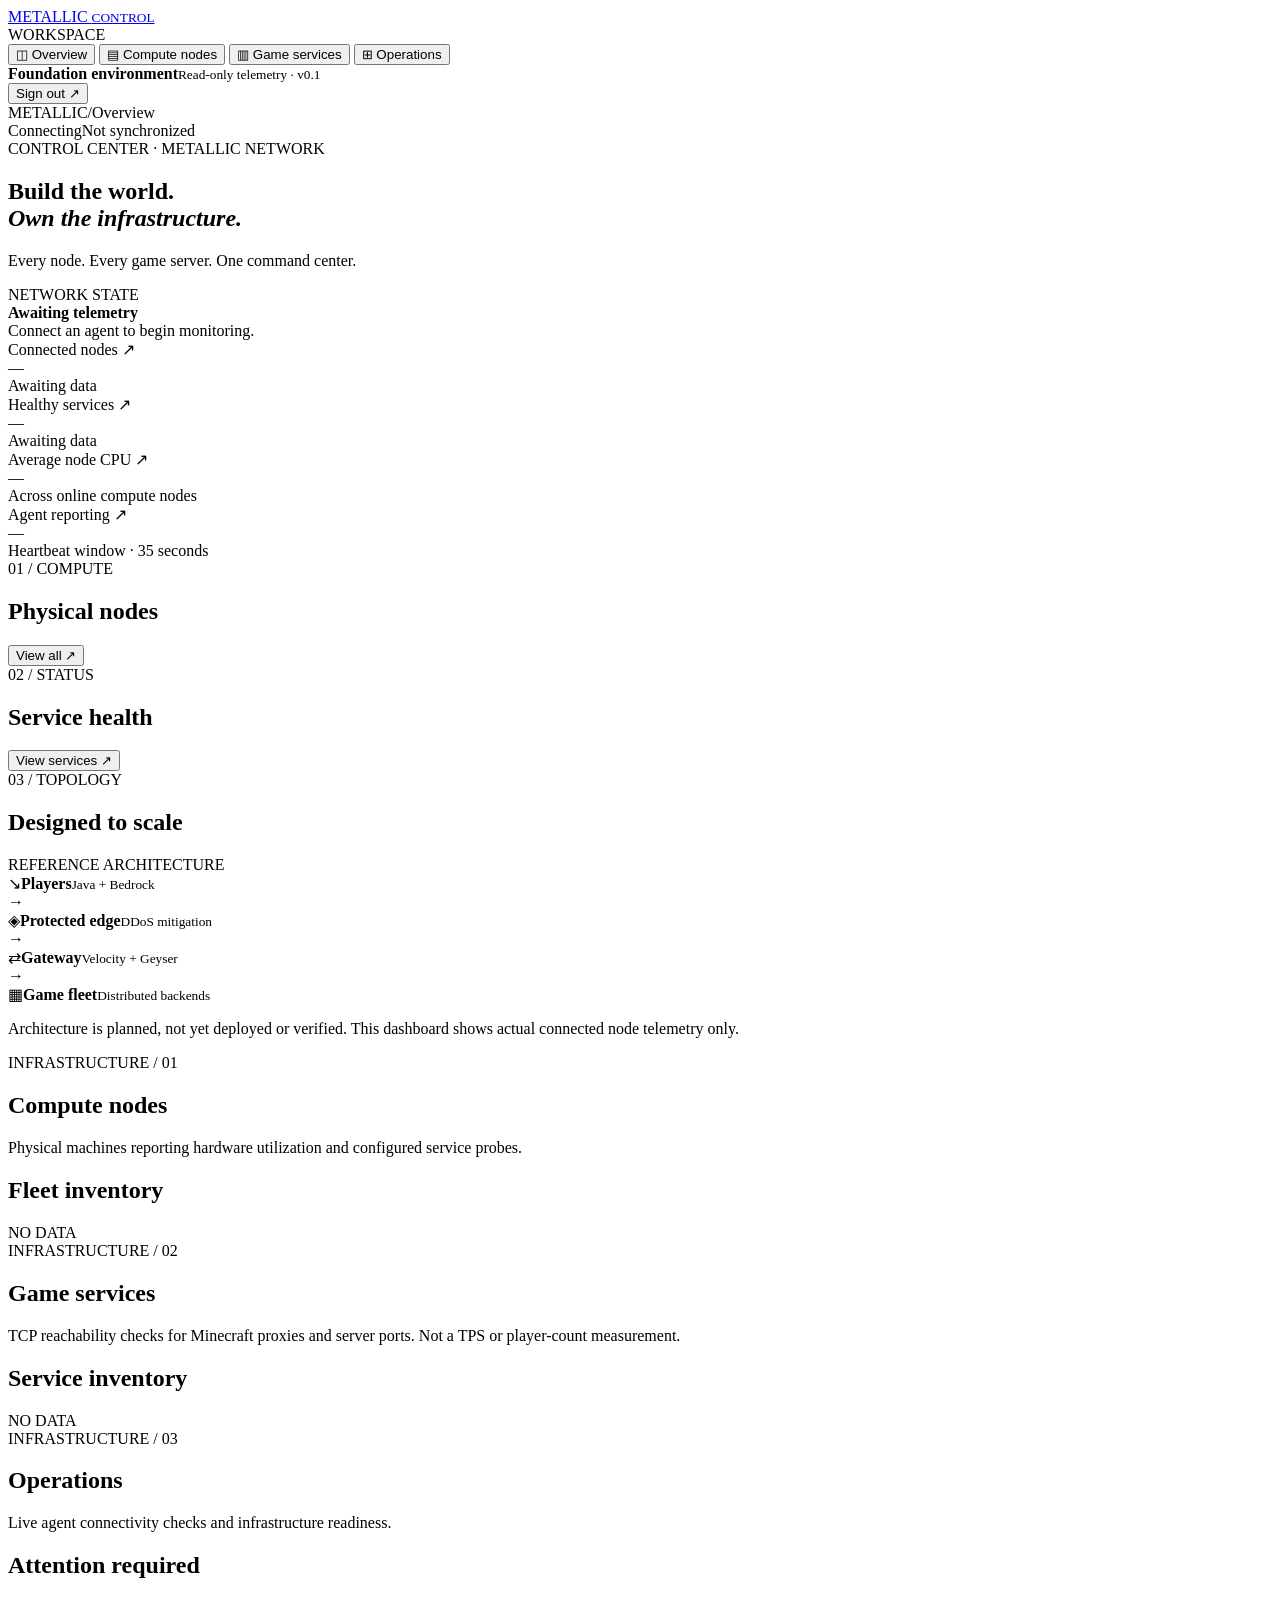
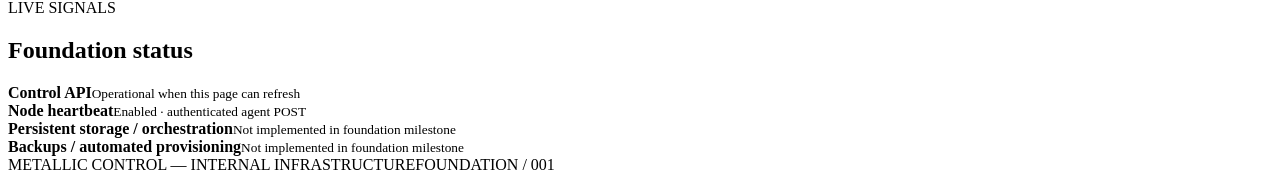
==== internal/control/web/index.html @ bffdd0a0 "feat: add Metallic Control, Linux Agent, secure telemetry dashboard and infrastructure blueprint" ====
<!doctype html>
<html lang="en"><head>
 <meta charset="utf-8"><meta name="viewport" content="width=device-width,initial-scale=1">
 <meta name="theme-color" content="#111315">
 <title>Metallic — Control</title>
 <link rel="stylesheet" href="/assets/styles.css"><script defer src="/assets/app.js"></script>
</head><body>
 <div class="shell">
 <aside class="sidebar">
  <a class="brand" href="/"><span class="mark" aria-hidden="true"><i></i><i></i><i></i></span><span>METALLIC <small>CONTROL</small></span></a>
  <div class="side-label">WORKSPACE</div>
  <nav class="nav" aria-label="Dashboard navigation">
   <button class="nav-link active" data-nav="overview"><span class="nav-symbol">◫</span> Overview</button>
   <button class="nav-link" data-nav="nodes"><span class="nav-symbol">▤</span> Compute nodes</button>
   <button class="nav-link" data-nav="servers"><span class="nav-symbol">▥</span> Game services</button>
   <button class="nav-link" data-nav="operations"><span class="nav-symbol">⊞</span> Operations</button>
  </nav>
  <div class="sidebar-bottom"><div class="sidebar-separator"></div><div class="environment"><span class="env-dot"></span><div><strong>Foundation environment</strong><small>Read-only telemetry · v0.1</small></div></div><form action="/logout" method="post"><button class="signout" type="submit">Sign out <span aria-hidden="true">↗</span></button></form></div>
 </aside>
 <div class="main">
  <header class="topbar"><div class="crumb"><span>METALLIC</span><span class="slash">/</span><span id="page-label">Overview</span></div><div class="topbar-right"><span class="mini-indicator" id="api-state">Connecting</span><span class="time-label" id="updated-at">Not synchronized</span></div></header>
  <main id="main-content">
   <section class="pane" data-pane="overview">
    <div class="intro"><div><div class="eyebrow"><span class="accent-line"></span> CONTROL CENTER <span class="eyebrow-dot">·</span> METALLIC NETWORK</div><h1>Build the world.<br><em>Own the infrastructure.</em></h1><p>Every node. Every game server. One command center.</p></div><div class="intro-right"><div class="small-caption">NETWORK STATE</div><div class="network-state"><span id="network-dot" class="status-dot neutral"></span><strong id="network-state">Awaiting telemetry</strong></div><span class="muted" id="network-detail">Connect an agent to begin monitoring.</span></div></div>
    <div class="stat-grid">
     <article class="metric"><span class="metric-label">Connected nodes <span>↗</span></span><div class="metric-number" id="node-count">—</div><div class="metric-meta" id="node-meta">Awaiting data</div></article>
     <article class="metric"><span class="metric-label">Healthy services <span>↗</span></span><div class="metric-number" id="service-count">—</div><div class="metric-meta" id="service-meta">Awaiting data</div></article>
     <article class="metric"><span class="metric-label">Average node CPU <span>↗</span></span><div class="metric-number" id="cpu-average">—</div><div class="metric-meta">Across online compute nodes</div></article>
     <article class="metric"><span class="metric-label">Agent reporting <span>↗</span></span><div class="metric-number" id="agent-count">—</div><div class="metric-meta">Heartbeat window · 35 seconds</div></article>
    </div>
    <div class="content-grid"><section class="panel"><div class="panel-heading"><div><span class="section-index">01 / COMPUTE</span><h2>Physical nodes</h2></div><button class="text-link" data-target="nodes">View all <span>↗</span></button></div><div id="overview-nodes" class="list-stack"></div></section><section class="panel"><div class="panel-heading"><div><span class="section-index">02 / STATUS</span><h2>Service health</h2></div><button class="text-link" data-target="servers">View services <span>↗</span></button></div><div id="overview-services" class="list-stack"></div></section></div>
    <section class="panel architecture"><div class="panel-heading"><div><span class="section-index">03 / TOPOLOGY</span><h2>Designed to scale</h2></div><span class="outline-badge">REFERENCE ARCHITECTURE</span></div><div class="architecture-flow"><div class="flow-box"><span class="flow-icon">↘</span><strong>Players</strong><small>Java + Bedrock</small></div><div class="flow-arrow">→</div><div class="flow-box"><span class="flow-icon">◈</span><strong>Protected edge</strong><small>DDoS mitigation</small></div><div class="flow-arrow">→</div><div class="flow-box"><span class="flow-icon">⇄</span><strong>Gateway</strong><small>Velocity + Geyser</small></div><div class="flow-arrow">→</div><div class="flow-box highlight"><span class="flow-icon">▦</span><strong>Game fleet</strong><small>Distributed backends</small></div></div><p class="flow-note">Architecture is planned, not yet deployed or verified. This dashboard shows actual connected node telemetry only.</p></section>
   </section>
   <section class="pane hidden" data-pane="nodes"><div class="page-title"><span class="section-index">INFRASTRUCTURE / 01</span><h1>Compute nodes</h1><p>Physical machines reporting hardware utilization and configured service probes.</p></div><div class="panel"><div class="panel-heading"><h2>Fleet inventory</h2><span id="node-table-count" class="outline-badge">NO DATA</span></div><div id="nodes-table" class="node-table"></div></div></section>
   <section class="pane hidden" data-pane="servers"><div class="page-title"><span class="section-index">INFRASTRUCTURE / 02</span><h1>Game services</h1><p>TCP reachability checks for Minecraft proxies and server ports. Not a TPS or player-count measurement.</p></div><div class="panel"><div class="panel-heading"><h2>Service inventory</h2><span id="server-table-count" class="outline-badge">NO DATA</span></div><div id="servers-table" class="node-table"></div></div></section>
   <section class="pane hidden" data-pane="operations"><div class="page-title"><span class="section-index">INFRASTRUCTURE / 03</span><h1>Operations</h1><p>Live agent connectivity checks and infrastructure readiness.</p></div><div class="content-grid"><div class="panel"><div class="panel-heading"><h2>Attention required</h2><span class="outline-badge">LIVE SIGNALS</span></div><div id="operations-list" class="list-stack"></div></div><div class="panel"><div class="panel-heading"><h2>Foundation status</h2></div><div class="operation-item"><strong>Control API</strong><small>Operational when this page can refresh</small></div><div class="operation-item"><strong>Node heartbeat</strong><small>Enabled · authenticated agent POST</small></div><div class="operation-item"><strong>Persistent storage / orchestration</strong><small>Not implemented in foundation milestone</small></div><div class="operation-item"><strong>Backups / automated provisioning</strong><small>Not implemented in foundation milestone</small></div></div></div></section>
  </main><footer class="footer"><span>METALLIC CONTROL <span class="footer-divider">—</span> INTERNAL INFRASTRUCTURE</span><span>FOUNDATION / 001</span></footer>
 </div>
 </div>
</body></html>
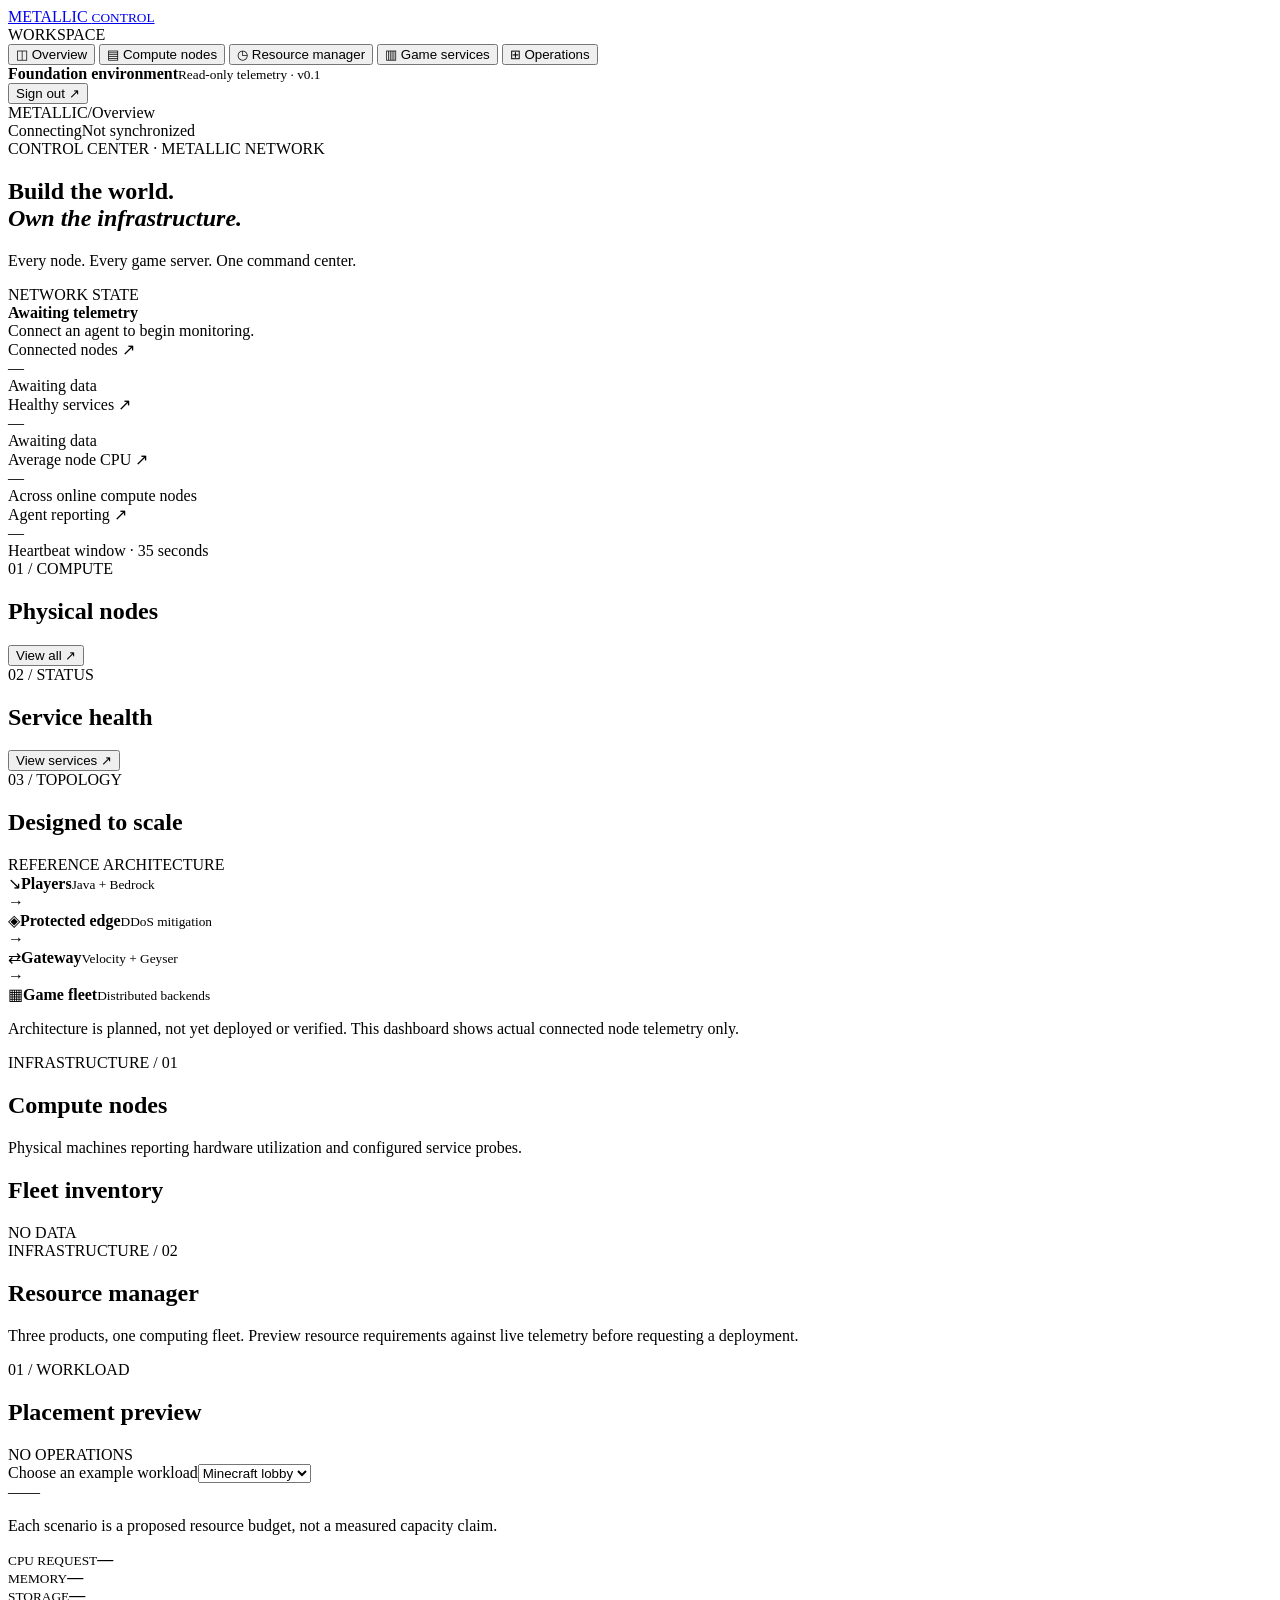
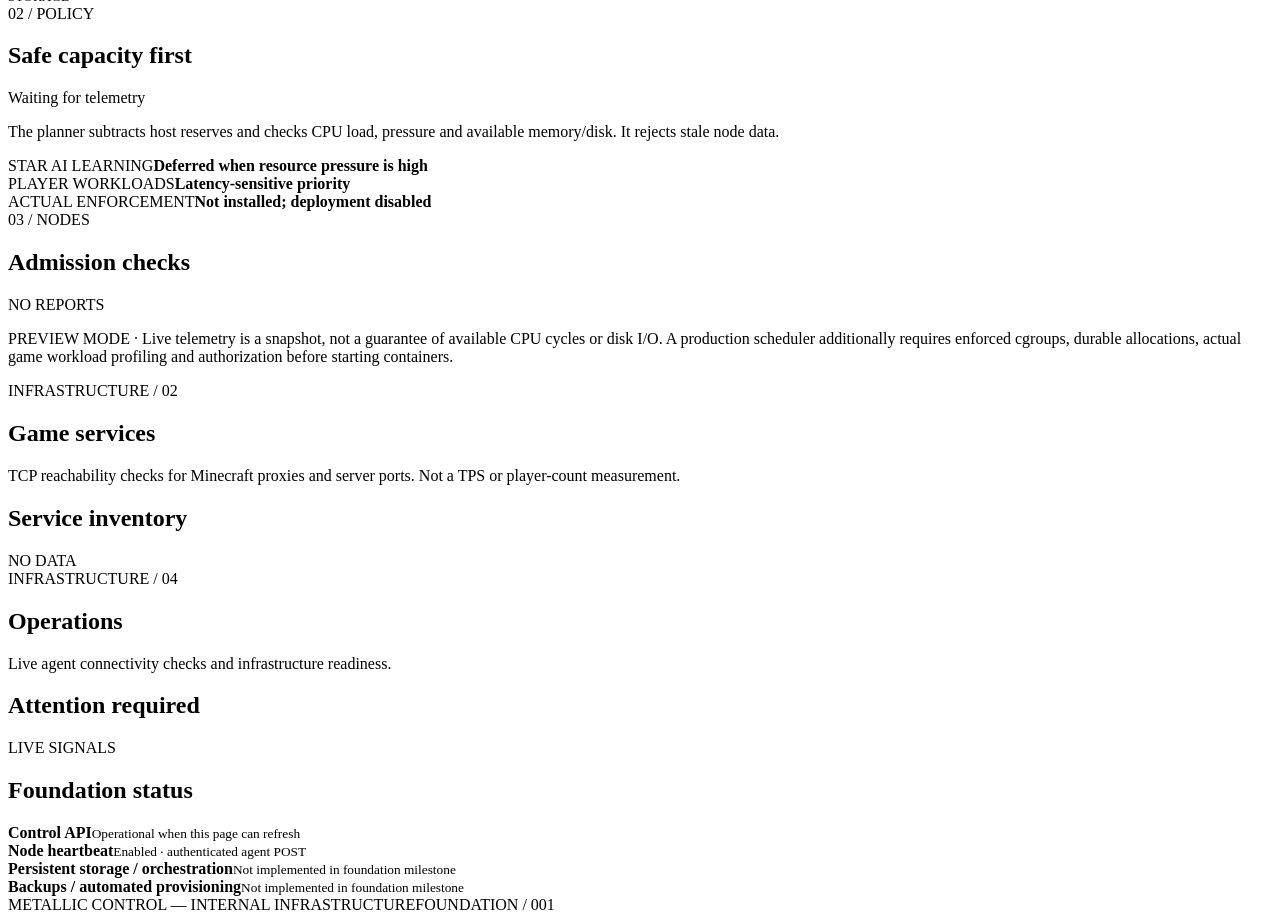
==== commit 26a70595: "feat: add shared infrastructure resource previews and scoped Star AI visibility" ====
--- a/internal/control/web/index.html
+++ b/internal/control/web/index.html
@@ -12,6 +12,7 @@
   <nav class="nav" aria-label="Dashboard navigation">
    <button class="nav-link active" data-nav="overview"><span class="nav-symbol">◫</span> Overview</button>
    <button class="nav-link" data-nav="nodes"><span class="nav-symbol">▤</span> Compute nodes</button>
+   <button class="nav-link" data-nav="resources"><span class="nav-symbol">◷</span> Resource manager</button>
    <button class="nav-link" data-nav="servers"><span class="nav-symbol">▥</span> Game services</button>
    <button class="nav-link" data-nav="operations"><span class="nav-symbol">⊞</span> Operations</button>
   </nav>
@@ -32,8 +33,21 @@
     <section class="panel architecture"><div class="panel-heading"><div><span class="section-index">03 / TOPOLOGY</span><h2>Designed to scale</h2></div><span class="outline-badge">REFERENCE ARCHITECTURE</span></div><div class="architecture-flow"><div class="flow-box"><span class="flow-icon">↘</span><strong>Players</strong><small>Java + Bedrock</small></div><div class="flow-arrow">→</div><div class="flow-box"><span class="flow-icon">◈</span><strong>Protected edge</strong><small>DDoS mitigation</small></div><div class="flow-arrow">→</div><div class="flow-box"><span class="flow-icon">⇄</span><strong>Gateway</strong><small>Velocity + Geyser</small></div><div class="flow-arrow">→</div><div class="flow-box highlight"><span class="flow-icon">▦</span><strong>Game fleet</strong><small>Distributed backends</small></div></div><p class="flow-note">Architecture is planned, not yet deployed or verified. This dashboard shows actual connected node telemetry only.</p></section>
    </section>
    <section class="pane hidden" data-pane="nodes"><div class="page-title"><span class="section-index">INFRASTRUCTURE / 01</span><h1>Compute nodes</h1><p>Physical machines reporting hardware utilization and configured service probes.</p></div><div class="panel"><div class="panel-heading"><h2>Fleet inventory</h2><span id="node-table-count" class="outline-badge">NO DATA</span></div><div id="nodes-table" class="node-table"></div></div></section>
+   <section class="pane hidden" data-pane="resources">
+    <div class="page-title"><span class="section-index">INFRASTRUCTURE / 02</span><h1>Resource manager</h1><p>Three products, one computing fleet. Preview resource requirements against live telemetry before requesting a deployment.</p></div>
+    <div class="resource-grid">
+     <section class="panel resource-selector-panel">
+      <div class="panel-heading"><div><span class="section-index">01 / WORKLOAD</span><h2>Placement preview</h2></div><span class="outline-badge">NO OPERATIONS</span></div>
+      <div class="resource-selector-inner"><label class="resource-label" for="resource-profile">Choose an example workload</label><select id="resource-profile" class="resource-select" aria-label="Workload template"><option value="mc-lobby">Minecraft lobby</option></select><div class="resource-profile-meta"><span id="resource-project" class="outline-badge">—</span><span id="resource-class" class="outline-badge">—</span></div><p id="resource-description" class="resource-description">Each scenario is a proposed resource budget, not a measured capacity claim.</p>
+       <div class="resource-metrics"><div><small>CPU REQUEST</small><strong id="resource-cpu">—</strong></div><div><small>MEMORY</small><strong id="resource-memory">—</strong></div><div><small>STORAGE</small><strong id="resource-disk">—</strong></div></div></div>
+     </section>
+     <section class="panel resource-policy-panel"><div class="panel-heading"><div><span class="section-index">02 / POLICY</span><h2>Safe capacity first</h2></div></div><div class="policy-content"><div class="policy-indicator"><span class="status-dot neutral"></span><span id="resource-state">Waiting for telemetry</span></div><p>The planner subtracts host reserves and checks CPU load, pressure and available memory/disk. It rejects stale node data.</p><div class="policy-detail"><span>STAR AI LEARNING</span><strong>Deferred when resource pressure is high</strong></div><div class="policy-detail"><span>PLAYER WORKLOADS</span><strong>Latency-sensitive priority</strong></div><div class="policy-detail"><span>ACTUAL ENFORCEMENT</span><strong>Not installed; deployment disabled</strong></div></div></section>
+    </div>
+    <section class="panel resource-node-panel"><div class="panel-heading"><div><span class="section-index">03 / NODES</span><h2>Admission checks</h2></div><span id="resource-node-count" class="outline-badge">NO REPORTS</span></div><div id="resource-candidates" class="node-table"></div></section>
+    <p class="resource-disclaimer">PREVIEW MODE · Live telemetry is a snapshot, not a guarantee of available CPU cycles or disk I/O. A production scheduler additionally requires enforced cgroups, durable allocations, actual game workload profiling and authorization before starting containers.</p>
+   </section>
    <section class="pane hidden" data-pane="servers"><div class="page-title"><span class="section-index">INFRASTRUCTURE / 02</span><h1>Game services</h1><p>TCP reachability checks for Minecraft proxies and server ports. Not a TPS or player-count measurement.</p></div><div class="panel"><div class="panel-heading"><h2>Service inventory</h2><span id="server-table-count" class="outline-badge">NO DATA</span></div><div id="servers-table" class="node-table"></div></div></section>
-   <section class="pane hidden" data-pane="operations"><div class="page-title"><span class="section-index">INFRASTRUCTURE / 03</span><h1>Operations</h1><p>Live agent connectivity checks and infrastructure readiness.</p></div><div class="content-grid"><div class="panel"><div class="panel-heading"><h2>Attention required</h2><span class="outline-badge">LIVE SIGNALS</span></div><div id="operations-list" class="list-stack"></div></div><div class="panel"><div class="panel-heading"><h2>Foundation status</h2></div><div class="operation-item"><strong>Control API</strong><small>Operational when this page can refresh</small></div><div class="operation-item"><strong>Node heartbeat</strong><small>Enabled · authenticated agent POST</small></div><div class="operation-item"><strong>Persistent storage / orchestration</strong><small>Not implemented in foundation milestone</small></div><div class="operation-item"><strong>Backups / automated provisioning</strong><small>Not implemented in foundation milestone</small></div></div></div></section>
+   <section class="pane hidden" data-pane="operations"><div class="page-title"><span class="section-index">INFRASTRUCTURE / 04</span><h1>Operations</h1><p>Live agent connectivity checks and infrastructure readiness.</p></div><div class="content-grid"><div class="panel"><div class="panel-heading"><h2>Attention required</h2><span class="outline-badge">LIVE SIGNALS</span></div><div id="operations-list" class="list-stack"></div></div><div class="panel"><div class="panel-heading"><h2>Foundation status</h2></div><div class="operation-item"><strong>Control API</strong><small>Operational when this page can refresh</small></div><div class="operation-item"><strong>Node heartbeat</strong><small>Enabled · authenticated agent POST</small></div><div class="operation-item"><strong>Persistent storage / orchestration</strong><small>Not implemented in foundation milestone</small></div><div class="operation-item"><strong>Backups / automated provisioning</strong><small>Not implemented in foundation milestone</small></div></div></div></section>
   </main><footer class="footer"><span>METALLIC CONTROL <span class="footer-divider">—</span> INTERNAL INFRASTRUCTURE</span><span>FOUNDATION / 001</span></footer>
  </div>
  </div>
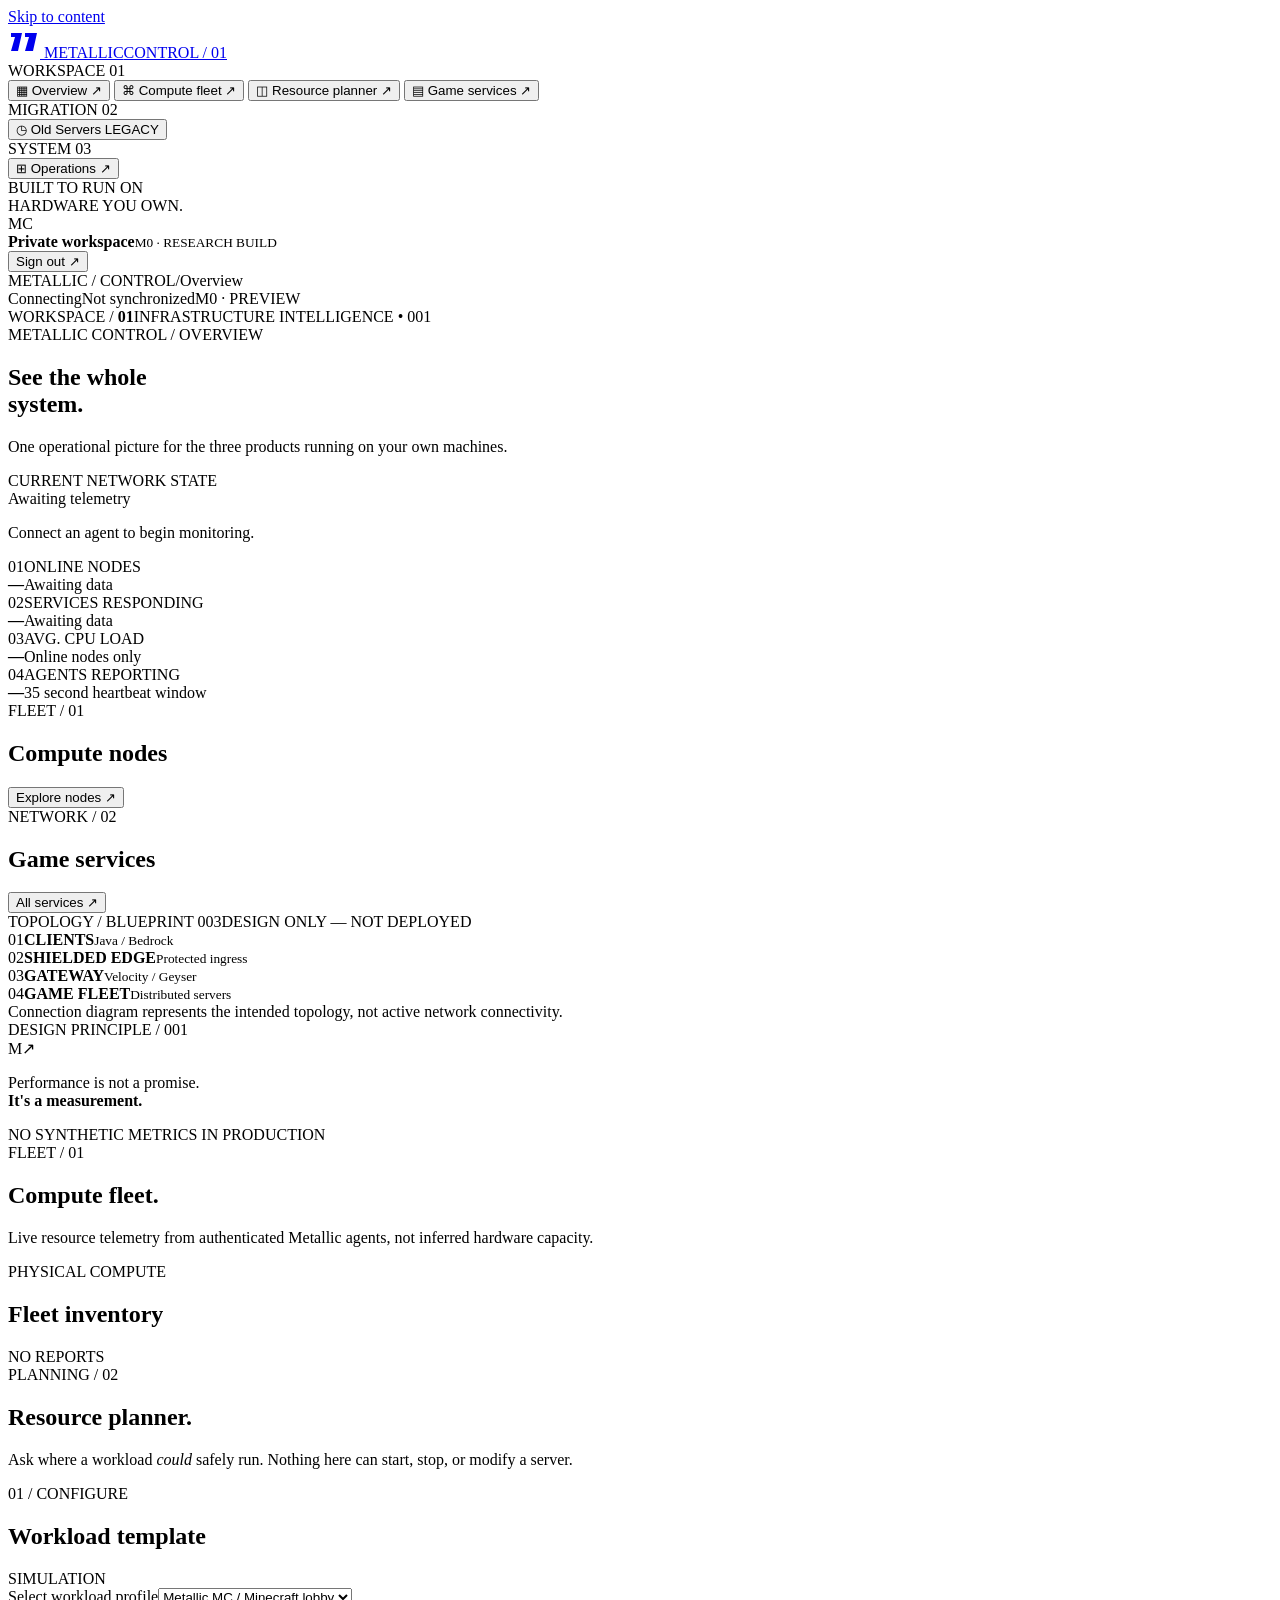
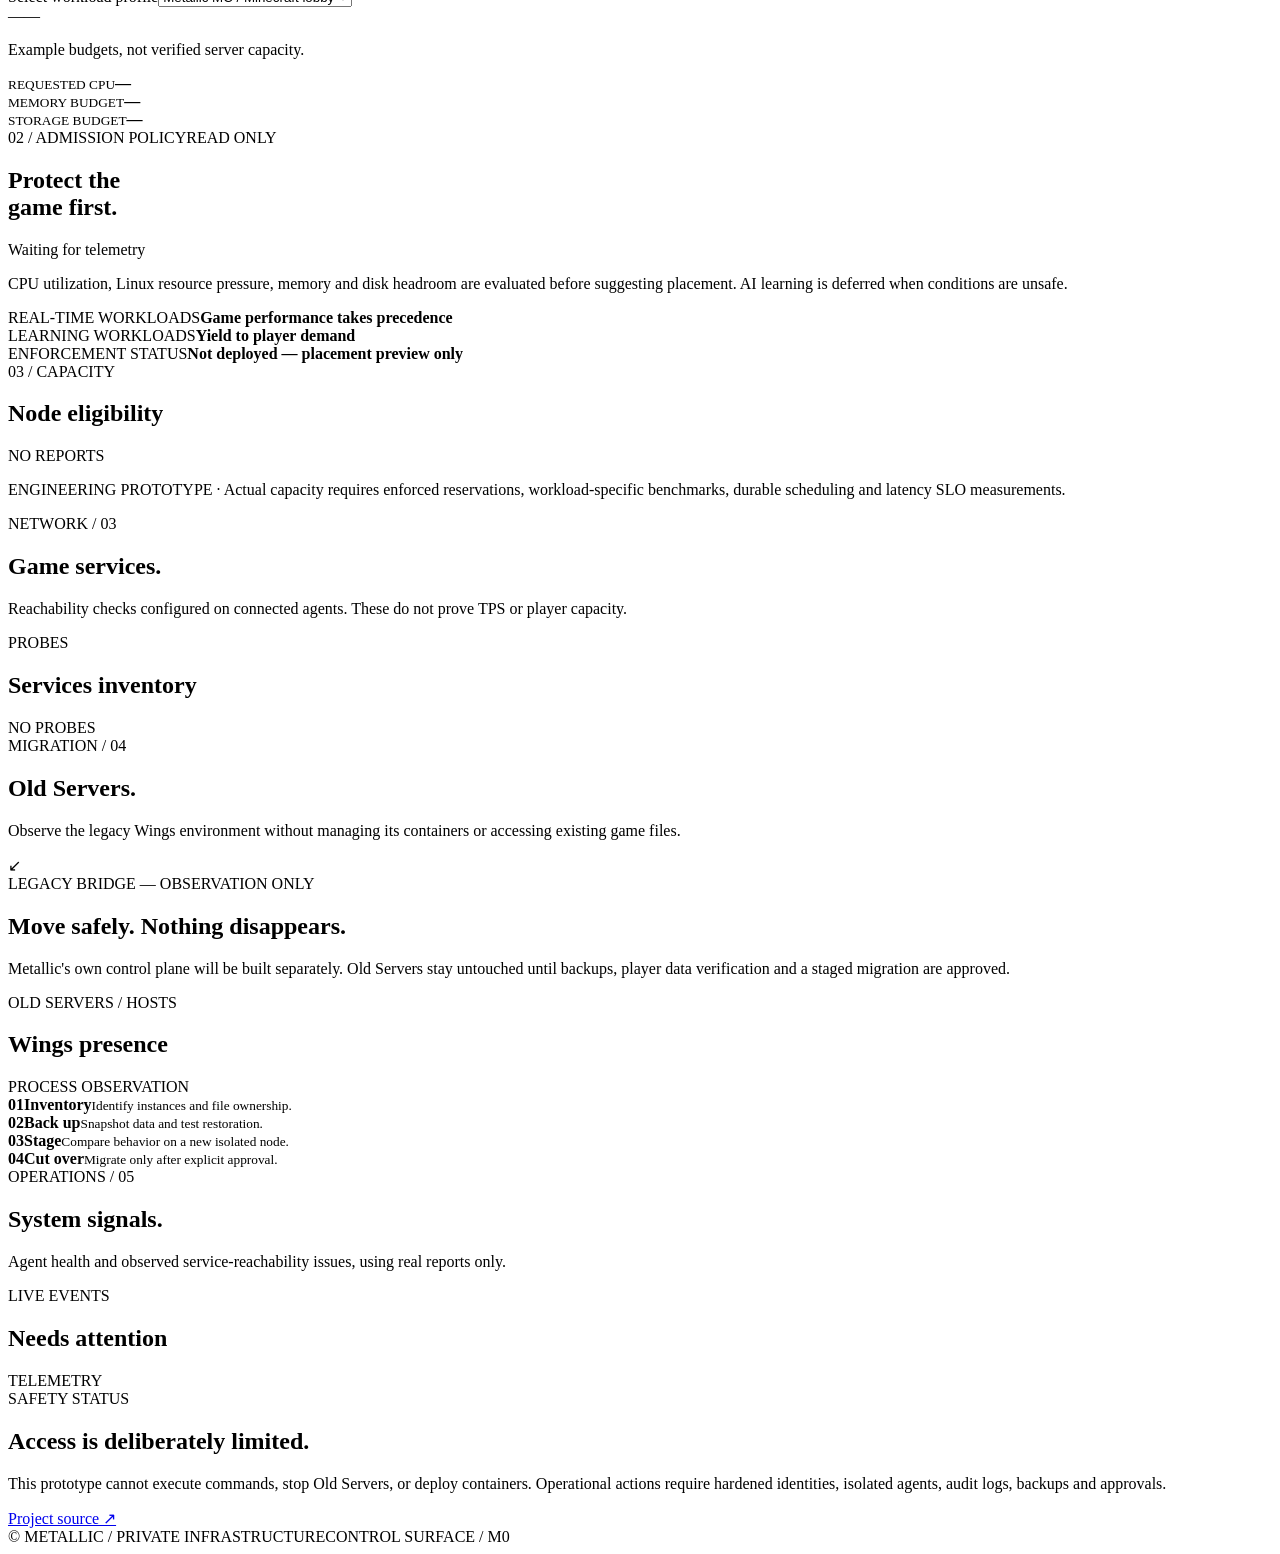
==== commit b3bc4ad3: "feat: Control Surface v2, read-only Old Servers discovery, I/O PSI placement safety and innovation l" ====
--- a/internal/control/web/index.html
+++ b/internal/control/web/index.html
@@ -1,54 +1,84 @@
 <!doctype html>
-<html lang="en"><head>
- <meta charset="utf-8"><meta name="viewport" content="width=device-width,initial-scale=1">
- <meta name="theme-color" content="#111315">
- <title>Metallic — Control</title>
- <link rel="stylesheet" href="/assets/styles.css"><script defer src="/assets/app.js"></script>
-</head><body>
- <div class="shell">
- <aside class="sidebar">
-  <a class="brand" href="/"><span class="mark" aria-hidden="true"><i></i><i></i><i></i></span><span>METALLIC <small>CONTROL</small></span></a>
-  <div class="side-label">WORKSPACE</div>
-  <nav class="nav" aria-label="Dashboard navigation">
-   <button class="nav-link active" data-nav="overview"><span class="nav-symbol">◫</span> Overview</button>
-   <button class="nav-link" data-nav="nodes"><span class="nav-symbol">▤</span> Compute nodes</button>
-   <button class="nav-link" data-nav="resources"><span class="nav-symbol">◷</span> Resource manager</button>
-   <button class="nav-link" data-nav="servers"><span class="nav-symbol">▥</span> Game services</button>
-   <button class="nav-link" data-nav="operations"><span class="nav-symbol">⊞</span> Operations</button>
-  </nav>
-  <div class="sidebar-bottom"><div class="sidebar-separator"></div><div class="environment"><span class="env-dot"></span><div><strong>Foundation environment</strong><small>Read-only telemetry · v0.1</small></div></div><form action="/logout" method="post"><button class="signout" type="submit">Sign out <span aria-hidden="true">↗</span></button></form></div>
- </aside>
- <div class="main">
-  <header class="topbar"><div class="crumb"><span>METALLIC</span><span class="slash">/</span><span id="page-label">Overview</span></div><div class="topbar-right"><span class="mini-indicator" id="api-state">Connecting</span><span class="time-label" id="updated-at">Not synchronized</span></div></header>
-  <main id="main-content">
-   <section class="pane" data-pane="overview">
-    <div class="intro"><div><div class="eyebrow"><span class="accent-line"></span> CONTROL CENTER <span class="eyebrow-dot">·</span> METALLIC NETWORK</div><h1>Build the world.<br><em>Own the infrastructure.</em></h1><p>Every node. Every game server. One command center.</p></div><div class="intro-right"><div class="small-caption">NETWORK STATE</div><div class="network-state"><span id="network-dot" class="status-dot neutral"></span><strong id="network-state">Awaiting telemetry</strong></div><span class="muted" id="network-detail">Connect an agent to begin monitoring.</span></div></div>
-    <div class="stat-grid">
-     <article class="metric"><span class="metric-label">Connected nodes <span>↗</span></span><div class="metric-number" id="node-count">—</div><div class="metric-meta" id="node-meta">Awaiting data</div></article>
-     <article class="metric"><span class="metric-label">Healthy services <span>↗</span></span><div class="metric-number" id="service-count">—</div><div class="metric-meta" id="service-meta">Awaiting data</div></article>
-     <article class="metric"><span class="metric-label">Average node CPU <span>↗</span></span><div class="metric-number" id="cpu-average">—</div><div class="metric-meta">Across online compute nodes</div></article>
-     <article class="metric"><span class="metric-label">Agent reporting <span>↗</span></span><div class="metric-number" id="agent-count">—</div><div class="metric-meta">Heartbeat window · 35 seconds</div></article>
+<html lang="en">
+<head>
+  <meta charset="utf-8">
+  <meta name="viewport" content="width=device-width,initial-scale=1">
+  <meta name="theme-color" content="#15191b">
+  <meta name="description" content="Metallic Control — private, read-only fleet operations console.">
+  <title>Overview · Metallic Control</title>
+  <link rel="stylesheet" href="/assets/styles.css">
+  <script defer src="/assets/app.js"></script>
+</head>
+<body>
+  <a href="#main-content" class="skip-link">Skip to content</a>
+  <div class="shell">
+    <aside class="sidebar" aria-label="Primary navigation">
+      <a class="brand" href="/" aria-label="Metallic Control home">
+        <svg class="brand-mark" width="32" height="32" viewBox="0 0 32 32" fill="none" aria-hidden="true"><path d="M3 7H14L10 25H3L7 11H3V7Z" fill="currentColor"/><path d="M17 7H29L25 25H17L21 11H17V7Z" fill="currentColor"/></svg>
+        <span class="brand-type">METALLIC<span>CONTROL / 01</span></span>
+      </a>
+      <div class="nav-group-label">WORKSPACE <span>01</span></div>
+      <nav class="nav" aria-label="Dashboard sections">
+        <button type="button" class="nav-link active" data-nav="overview" aria-current="page"><span class="nav-symbol" aria-hidden="true">▦</span> Overview <span class="nav-arrow" aria-hidden="true">↗</span></button>
+        <button type="button" class="nav-link" data-nav="nodes"><span class="nav-symbol" aria-hidden="true">⌘</span> Compute fleet <span class="nav-arrow" aria-hidden="true">↗</span></button>
+        <button type="button" class="nav-link" data-nav="resources"><span class="nav-symbol" aria-hidden="true">◫</span> Resource planner <span class="nav-arrow" aria-hidden="true">↗</span></button>
+        <button type="button" class="nav-link" data-nav="servers"><span class="nav-symbol" aria-hidden="true">▤</span> Game services <span class="nav-arrow" aria-hidden="true">↗</span></button>
+      </nav>
+      <div class="nav-group-label nav-group-spaced">MIGRATION <span>02</span></div>
+      <nav class="nav" aria-label="Legacy migration">
+        <button type="button" class="nav-link" data-nav="legacy"><span class="nav-symbol" aria-hidden="true">◷</span> Old Servers <span class="legacy-tiny">LEGACY</span></button>
+      </nav>
+      <div class="nav-group-label nav-group-spaced">SYSTEM <span>03</span></div>
+      <nav class="nav" aria-label="System operations">
+        <button type="button" class="nav-link" data-nav="operations"><span class="nav-symbol" aria-hidden="true">⊞</span> Operations <span class="nav-arrow" aria-hidden="true">↗</span></button>
+      </nav>
+      <div class="sidebar-bottom">
+        <div class="sidebar-hardware"><div class="hardware-rules" aria-hidden="true"><span></span><span></span><span></span><span></span><span></span><span></span><span></span></div><span>BUILT TO RUN ON<br>HARDWARE YOU OWN.</span></div>
+        <div class="side-profile"><span class="profile-square">MC</span><div><strong>Private workspace</strong><small>M0 · RESEARCH BUILD</small></div></div>
+        <form method="post" action="/logout"><button type="submit" class="signout">Sign out <span aria-hidden="true">↗</span></button></form>
+      </div>
+    </aside>
+    <div class="main">
+      <header class="topbar">
+        <div class="crumb"><span class="crumb-product">METALLIC / CONTROL</span><span class="slash">/</span><span id="page-label">Overview</span></div>
+        <div class="topbar-right"><span class="mini-indicator" id="api-state" role="status">Connecting</span><span class="time-label" id="updated-at">Not synchronized</span><span class="preview-label">M0 · PREVIEW</span></div>
+      </header>
+      <main id="main-content">
+        <section class="pane" data-pane="overview">
+          <div class="section-topline"><span class="chapter-label">WORKSPACE / <b>01</b></span><span class="view-id">INFRASTRUCTURE INTELLIGENCE <span class="view-dot">•</span> 001</span></div>
+          <div class="page-hero"><div><span class="eyebrow">METALLIC CONTROL <span class="slash">/</span> OVERVIEW</span><h1>See the whole<br><span>system.</span></h1><p class="hero-sub">One operational picture for the three products running on your own machines.</p></div><div class="hero-aside"><span class="hero-aside-label">CURRENT NETWORK STATE</span><div class="hero-state"><span id="network-dot" class="status-dot neutral"></span><span id="network-state">Awaiting telemetry</span></div><p id="network-detail">Connect an agent to begin monitoring.</p></div></div>
+          <div class="metric-strip">
+            <article class="metric"><div class="metric-head"><span class="metric-num">01</span><span class="metric-label">ONLINE NODES</span></div><strong class="metric-number" id="node-count">—</strong><span class="metric-meta" id="node-meta">Awaiting data</span></article>
+            <article class="metric"><div class="metric-head"><span class="metric-num">02</span><span class="metric-label">SERVICES RESPONDING</span></div><strong class="metric-number" id="service-count">—</strong><span class="metric-meta" id="service-meta">Awaiting data</span></article>
+            <article class="metric"><div class="metric-head"><span class="metric-num">03</span><span class="metric-label">AVG. CPU LOAD</span></div><strong class="metric-number" id="cpu-average">—</strong><span class="metric-meta">Online nodes only</span></article>
+            <article class="metric"><div class="metric-head"><span class="metric-num">04</span><span class="metric-label">AGENTS REPORTING</span></div><strong class="metric-number" id="agent-count">—</strong><span class="metric-meta">35 second heartbeat window</span></article>
+          </div>
+          <div class="content-grid">
+            <section class="panel"><div class="panel-heading"><div><span class="section-index">FLEET / 01</span><h2>Compute nodes</h2></div><button class="text-link" type="button" data-target="nodes">Explore nodes <span aria-hidden="true">↗</span></button></div><div id="overview-nodes" class="list-stack"></div></section>
+            <section class="panel"><div class="panel-heading"><div><span class="section-index">NETWORK / 02</span><h2>Game services</h2></div><button class="text-link" type="button" data-target="servers">All services <span aria-hidden="true">↗</span></button></div><div id="overview-services" class="list-stack"></div></section>
+          </div>
+          <div class="overview-bottom">
+            <section class="blueprint"><div class="blueprint-head"><span>TOPOLOGY / BLUEPRINT 003</span><span>DESIGN ONLY — NOT DEPLOYED</span></div><div class="blueprint-flow"><div class="blueprint-station"><span class="station-index">01</span><strong>CLIENTS</strong><small>Java / Bedrock</small></div><div class="station-path" aria-hidden="true"></div><div class="blueprint-station"><span class="station-index">02</span><strong>SHIELDED EDGE</strong><small>Protected ingress</small></div><div class="station-path" aria-hidden="true"></div><div class="blueprint-station"><span class="station-index">03</span><strong>GATEWAY</strong><small>Velocity / Geyser</small></div><div class="station-path" aria-hidden="true"></div><div class="blueprint-station active-station"><span class="station-index">04</span><strong>GAME FLEET</strong><small>Distributed servers</small></div></div><div class="blueprint-foot">Connection diagram represents the intended topology, not active network connectivity.</div></section>
+            <aside class="principle"><span class="section-index">DESIGN PRINCIPLE / 001</span><div class="principle-glyph" aria-hidden="true">M<span>↗</span></div><p>Performance is not a promise.<br><strong>It's a measurement.</strong></p><span>NO SYNTHETIC METRICS IN PRODUCTION</span></aside>
+          </div>
+        </section>
+
+        <section class="pane hidden" data-pane="nodes"><div class="page-title"><span class="section-index">FLEET / 01</span><h1>Compute fleet<span class="title-period">.</span></h1><p>Live resource telemetry from authenticated Metallic agents, not inferred hardware capacity.</p></div><section class="panel"><div class="panel-heading"><div><span class="section-index">PHYSICAL COMPUTE</span><h2>Fleet inventory</h2></div><span id="node-table-count" class="outline-badge">NO REPORTS</span></div><div id="nodes-table" class="node-table"></div></section></section>
+
+        <section class="pane hidden" data-pane="resources"><div class="page-title"><span class="section-index">PLANNING / 02</span><h1>Resource planner<span class="title-period">.</span></h1><p>Ask where a workload <em>could</em> safely run. Nothing here can start, stop, or modify a server.</p></div>
+          <div class="resource-grid"><section class="panel resource-selector-panel"><div class="panel-heading"><div><span class="section-index">01 / CONFIGURE</span><h2>Workload template</h2></div><span class="outline-badge">SIMULATION</span></div><div class="resource-selector-inner"><label class="resource-label" for="resource-profile">Select workload profile</label><select id="resource-profile" class="resource-select"><option value="mc-lobby">Metallic MC / Minecraft lobby</option></select><div class="resource-profile-meta"><span id="resource-project" class="outline-badge">—</span><span id="resource-class" class="outline-badge">—</span></div><p id="resource-description" class="resource-description">Example budgets, not verified server capacity.</p><div class="resource-metrics"><div><small>REQUESTED CPU</small><strong id="resource-cpu">—</strong></div><div><small>MEMORY BUDGET</small><strong id="resource-memory">—</strong></div><div><small>STORAGE BUDGET</small><strong id="resource-disk">—</strong></div></div></div></section>
+          <section class="policy-panel"><div class="policy-topline"><span>02 / ADMISSION POLICY</span><span>READ ONLY</span></div><h2>Protect the<br>game first<span>.</span></h2><div class="policy-indicator"><span class="status-dot neutral"></span><span id="resource-state">Waiting for telemetry</span></div><p>CPU utilization, Linux resource pressure, memory and disk headroom are evaluated before suggesting placement. AI learning is deferred when conditions are unsafe.</p><div class="policy-detail"><span>REAL-TIME WORKLOADS</span><strong>Game performance takes precedence</strong></div><div class="policy-detail"><span>LEARNING WORKLOADS</span><strong>Yield to player demand</strong></div><div class="policy-detail"><span>ENFORCEMENT STATUS</span><strong>Not deployed — placement preview only</strong></div></section></div>
+          <section class="panel resource-node-panel"><div class="panel-heading"><div><span class="section-index">03 / CAPACITY</span><h2>Node eligibility</h2></div><span id="resource-node-count" class="outline-badge">NO REPORTS</span></div><div id="resource-candidates" class="node-table"></div></section><p class="resource-disclaimer">ENGINEERING PROTOTYPE · Actual capacity requires enforced reservations, workload-specific benchmarks, durable scheduling and latency SLO measurements.</p>
+        </section>
+
+        <section class="pane hidden" data-pane="servers"><div class="page-title"><span class="section-index">NETWORK / 03</span><h1>Game services<span class="title-period">.</span></h1><p>Reachability checks configured on connected agents. These do not prove TPS or player capacity.</p></div><section class="panel"><div class="panel-heading"><div><span class="section-index">PROBES</span><h2>Services inventory</h2></div><span id="server-table-count" class="outline-badge">NO PROBES</span></div><div id="servers-table" class="node-table"></div></section></section>
+
+        <section class="pane hidden" data-pane="legacy"><div class="page-title"><span class="section-index">MIGRATION / 04</span><h1>Old Servers<span class="title-period">.</span></h1><p>Observe the legacy Wings environment without managing its containers or accessing existing game files.</p></div><div class="legacy-intro"><div class="legacy-intro-icon" aria-hidden="true">↙</div><div><span class="section-index">LEGACY BRIDGE — OBSERVATION ONLY</span><h2>Move safely. Nothing disappears.</h2><p>Metallic's own control plane will be built separately. Old Servers stay untouched until backups, player data verification and a staged migration are approved.</p></div></div><section class="panel"><div class="panel-heading"><div><span class="section-index">OLD SERVERS / HOSTS</span><h2>Wings presence</h2></div><span class="outline-badge">PROCESS OBSERVATION</span></div><div id="legacy-nodes" class="node-table"></div></section><div class="migration-steps" aria-label="Safe migration steps"><div><b>01</b><strong>Inventory</strong><small>Identify instances and file ownership.</small></div><div><b>02</b><strong>Back up</strong><small>Snapshot data and test restoration.</small></div><div><b>03</b><strong>Stage</strong><small>Compare behavior on a new isolated node.</small></div><div><b>04</b><strong>Cut over</strong><small>Migrate only after explicit approval.</small></div></div></section>
+
+        <section class="pane hidden" data-pane="operations"><div class="page-title"><span class="section-index">OPERATIONS / 05</span><h1>System signals<span class="title-period">.</span></h1><p>Agent health and observed service-reachability issues, using real reports only.</p></div><div class="operations-grid"><section class="panel"><div class="panel-heading"><div><span class="section-index">LIVE EVENTS</span><h2>Needs attention</h2></div><span class="outline-badge">TELEMETRY</span></div><div id="operations-list" class="list-stack"></div></section><aside class="operations-notice"><span class="section-index">SAFETY STATUS</span><h2>Access is deliberately limited.</h2><p>This prototype cannot execute commands, stop Old Servers, or deploy containers. Operational actions require hardened identities, isolated agents, audit logs, backups and approvals.</p><a href="https://github.com/oncoursemail/metallic-mc/blob/main/README.md" rel="noopener noreferrer" target="_blank">Project source ↗</a></aside></div></section>
+      </main>
+      <footer class="footer"><span>© METALLIC <span class="footer-divider">/</span> PRIVATE INFRASTRUCTURE</span><span>CONTROL SURFACE <span class="footer-divider">/</span> M0</span></footer>
     </div>
-    <div class="content-grid"><section class="panel"><div class="panel-heading"><div><span class="section-index">01 / COMPUTE</span><h2>Physical nodes</h2></div><button class="text-link" data-target="nodes">View all <span>↗</span></button></div><div id="overview-nodes" class="list-stack"></div></section><section class="panel"><div class="panel-heading"><div><span class="section-index">02 / STATUS</span><h2>Service health</h2></div><button class="text-link" data-target="servers">View services <span>↗</span></button></div><div id="overview-services" class="list-stack"></div></section></div>
-    <section class="panel architecture"><div class="panel-heading"><div><span class="section-index">03 / TOPOLOGY</span><h2>Designed to scale</h2></div><span class="outline-badge">REFERENCE ARCHITECTURE</span></div><div class="architecture-flow"><div class="flow-box"><span class="flow-icon">↘</span><strong>Players</strong><small>Java + Bedrock</small></div><div class="flow-arrow">→</div><div class="flow-box"><span class="flow-icon">◈</span><strong>Protected edge</strong><small>DDoS mitigation</small></div><div class="flow-arrow">→</div><div class="flow-box"><span class="flow-icon">⇄</span><strong>Gateway</strong><small>Velocity + Geyser</small></div><div class="flow-arrow">→</div><div class="flow-box highlight"><span class="flow-icon">▦</span><strong>Game fleet</strong><small>Distributed backends</small></div></div><p class="flow-note">Architecture is planned, not yet deployed or verified. This dashboard shows actual connected node telemetry only.</p></section>
-   </section>
-   <section class="pane hidden" data-pane="nodes"><div class="page-title"><span class="section-index">INFRASTRUCTURE / 01</span><h1>Compute nodes</h1><p>Physical machines reporting hardware utilization and configured service probes.</p></div><div class="panel"><div class="panel-heading"><h2>Fleet inventory</h2><span id="node-table-count" class="outline-badge">NO DATA</span></div><div id="nodes-table" class="node-table"></div></div></section>
-   <section class="pane hidden" data-pane="resources">
-    <div class="page-title"><span class="section-index">INFRASTRUCTURE / 02</span><h1>Resource manager</h1><p>Three products, one computing fleet. Preview resource requirements against live telemetry before requesting a deployment.</p></div>
-    <div class="resource-grid">
-     <section class="panel resource-selector-panel">
-      <div class="panel-heading"><div><span class="section-index">01 / WORKLOAD</span><h2>Placement preview</h2></div><span class="outline-badge">NO OPERATIONS</span></div>
-      <div class="resource-selector-inner"><label class="resource-label" for="resource-profile">Choose an example workload</label><select id="resource-profile" class="resource-select" aria-label="Workload template"><option value="mc-lobby">Minecraft lobby</option></select><div class="resource-profile-meta"><span id="resource-project" class="outline-badge">—</span><span id="resource-class" class="outline-badge">—</span></div><p id="resource-description" class="resource-description">Each scenario is a proposed resource budget, not a measured capacity claim.</p>
-       <div class="resource-metrics"><div><small>CPU REQUEST</small><strong id="resource-cpu">—</strong></div><div><small>MEMORY</small><strong id="resource-memory">—</strong></div><div><small>STORAGE</small><strong id="resource-disk">—</strong></div></div></div>
-     </section>
-     <section class="panel resource-policy-panel"><div class="panel-heading"><div><span class="section-index">02 / POLICY</span><h2>Safe capacity first</h2></div></div><div class="policy-content"><div class="policy-indicator"><span class="status-dot neutral"></span><span id="resource-state">Waiting for telemetry</span></div><p>The planner subtracts host reserves and checks CPU load, pressure and available memory/disk. It rejects stale node data.</p><div class="policy-detail"><span>STAR AI LEARNING</span><strong>Deferred when resource pressure is high</strong></div><div class="policy-detail"><span>PLAYER WORKLOADS</span><strong>Latency-sensitive priority</strong></div><div class="policy-detail"><span>ACTUAL ENFORCEMENT</span><strong>Not installed; deployment disabled</strong></div></div></section>
-    </div>
-    <section class="panel resource-node-panel"><div class="panel-heading"><div><span class="section-index">03 / NODES</span><h2>Admission checks</h2></div><span id="resource-node-count" class="outline-badge">NO REPORTS</span></div><div id="resource-candidates" class="node-table"></div></section>
-    <p class="resource-disclaimer">PREVIEW MODE · Live telemetry is a snapshot, not a guarantee of available CPU cycles or disk I/O. A production scheduler additionally requires enforced cgroups, durable allocations, actual game workload profiling and authorization before starting containers.</p>
-   </section>
-   <section class="pane hidden" data-pane="servers"><div class="page-title"><span class="section-index">INFRASTRUCTURE / 02</span><h1>Game services</h1><p>TCP reachability checks for Minecraft proxies and server ports. Not a TPS or player-count measurement.</p></div><div class="panel"><div class="panel-heading"><h2>Service inventory</h2><span id="server-table-count" class="outline-badge">NO DATA</span></div><div id="servers-table" class="node-table"></div></div></section>
-   <section class="pane hidden" data-pane="operations"><div class="page-title"><span class="section-index">INFRASTRUCTURE / 04</span><h1>Operations</h1><p>Live agent connectivity checks and infrastructure readiness.</p></div><div class="content-grid"><div class="panel"><div class="panel-heading"><h2>Attention required</h2><span class="outline-badge">LIVE SIGNALS</span></div><div id="operations-list" class="list-stack"></div></div><div class="panel"><div class="panel-heading"><h2>Foundation status</h2></div><div class="operation-item"><strong>Control API</strong><small>Operational when this page can refresh</small></div><div class="operation-item"><strong>Node heartbeat</strong><small>Enabled · authenticated agent POST</small></div><div class="operation-item"><strong>Persistent storage / orchestration</strong><small>Not implemented in foundation milestone</small></div><div class="operation-item"><strong>Backups / automated provisioning</strong><small>Not implemented in foundation milestone</small></div></div></div></section>
-  </main><footer class="footer"><span>METALLIC CONTROL <span class="footer-divider">—</span> INTERNAL INFRASTRUCTURE</span><span>FOUNDATION / 001</span></footer>
- </div>
- </div>
-</body></html>
+  </div>
+</body>
+</html>
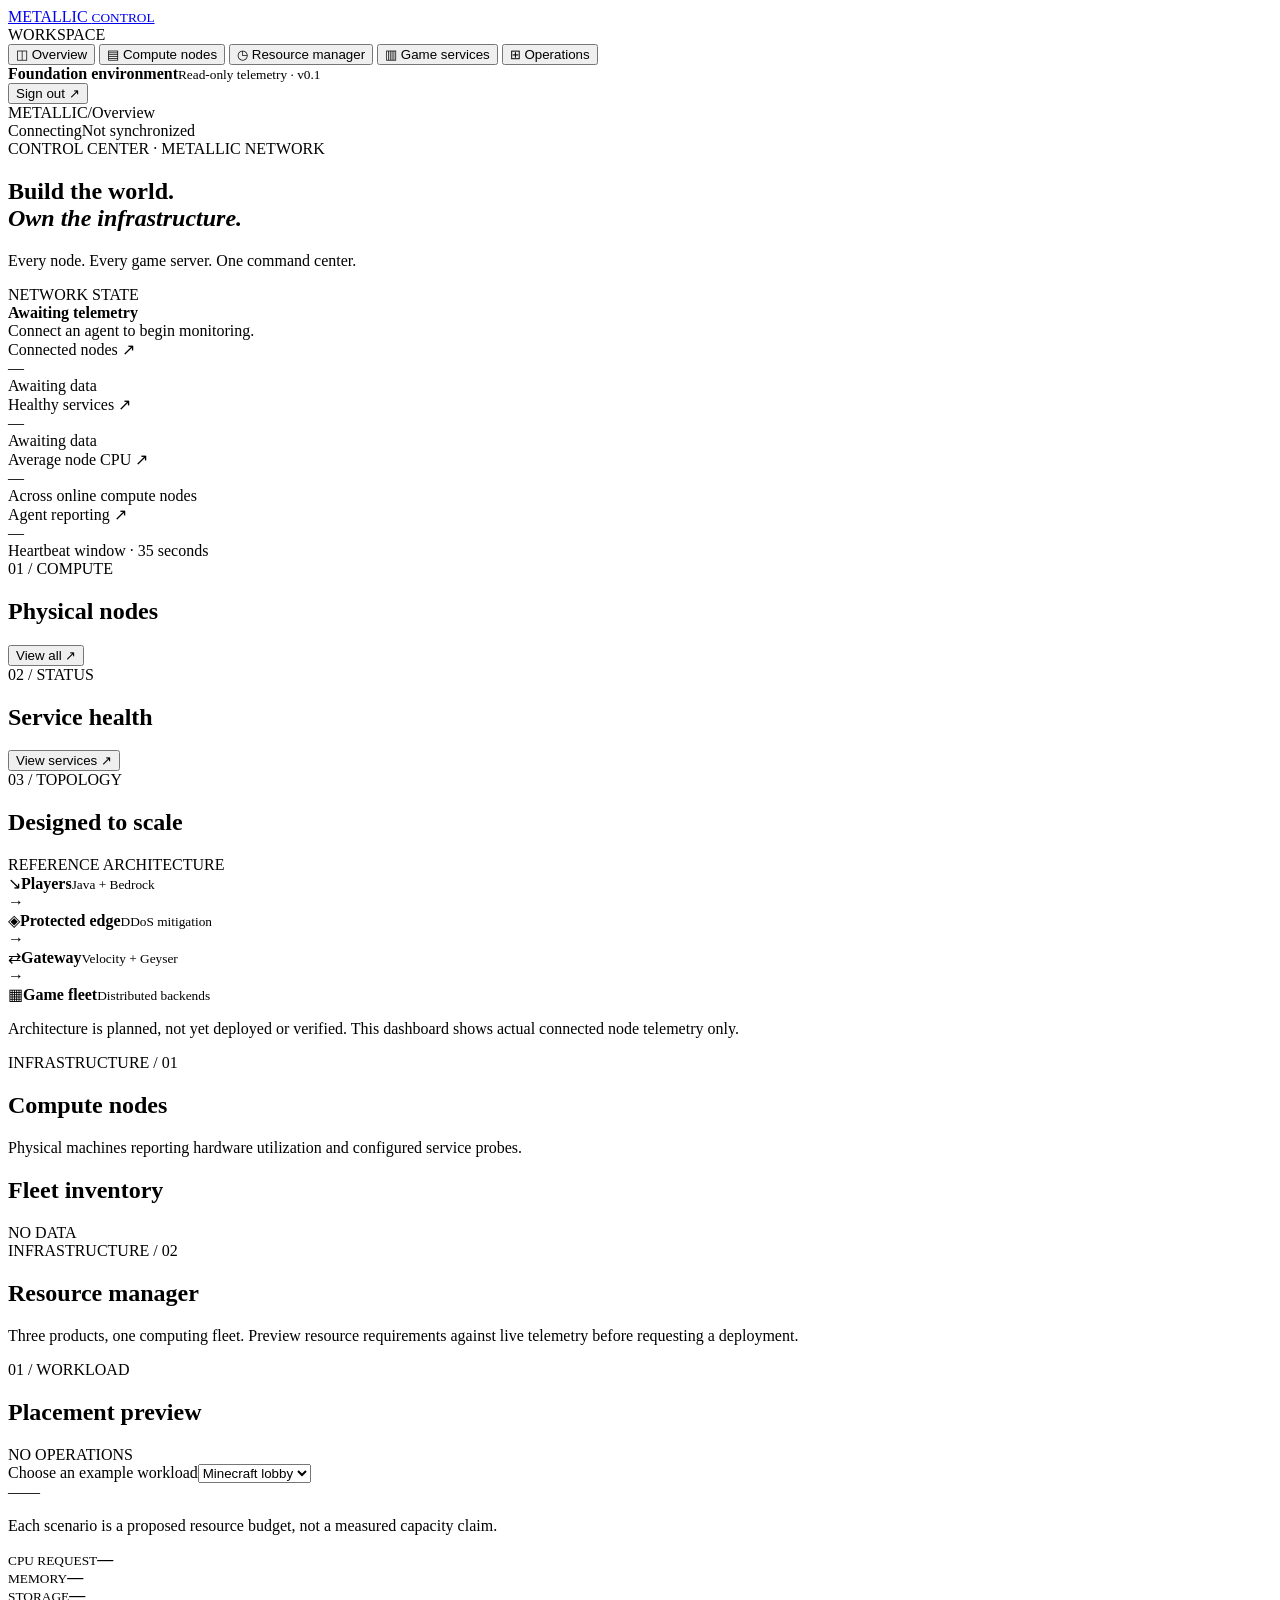
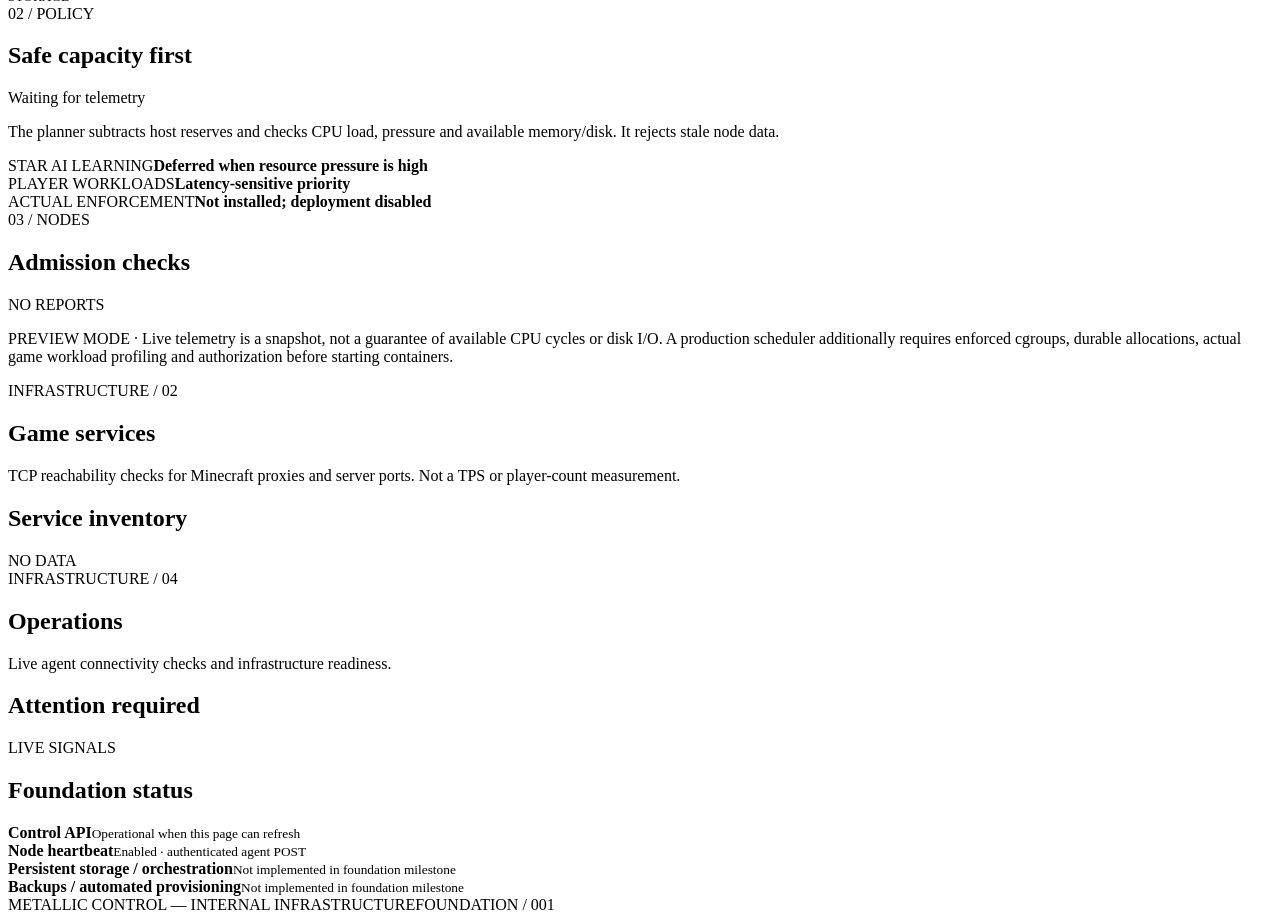
==== commit 50778205: "Merge pull request #1 from oncoursemail/feat/foundation-control-plane M0–M0.5: Metallic Control, sha" ====
--- a/internal/control/web/index.html
+++ b/internal/control/web/index.html
@@ -1,84 +1,54 @@
 <!doctype html>
-<html lang="en">
-<head>
-  <meta charset="utf-8">
-  <meta name="viewport" content="width=device-width,initial-scale=1">
-  <meta name="theme-color" content="#15191b">
-  <meta name="description" content="Metallic Control — private, read-only fleet operations console.">
-  <title>Overview · Metallic Control</title>
-  <link rel="stylesheet" href="/assets/styles.css">
-  <script defer src="/assets/app.js"></script>
-</head>
-<body>
-  <a href="#main-content" class="skip-link">Skip to content</a>
-  <div class="shell">
-    <aside class="sidebar" aria-label="Primary navigation">
-      <a class="brand" href="/" aria-label="Metallic Control home">
-        <svg class="brand-mark" width="32" height="32" viewBox="0 0 32 32" fill="none" aria-hidden="true"><path d="M3 7H14L10 25H3L7 11H3V7Z" fill="currentColor"/><path d="M17 7H29L25 25H17L21 11H17V7Z" fill="currentColor"/></svg>
-        <span class="brand-type">METALLIC<span>CONTROL / 01</span></span>
-      </a>
-      <div class="nav-group-label">WORKSPACE <span>01</span></div>
-      <nav class="nav" aria-label="Dashboard sections">
-        <button type="button" class="nav-link active" data-nav="overview" aria-current="page"><span class="nav-symbol" aria-hidden="true">▦</span> Overview <span class="nav-arrow" aria-hidden="true">↗</span></button>
-        <button type="button" class="nav-link" data-nav="nodes"><span class="nav-symbol" aria-hidden="true">⌘</span> Compute fleet <span class="nav-arrow" aria-hidden="true">↗</span></button>
-        <button type="button" class="nav-link" data-nav="resources"><span class="nav-symbol" aria-hidden="true">◫</span> Resource planner <span class="nav-arrow" aria-hidden="true">↗</span></button>
-        <button type="button" class="nav-link" data-nav="servers"><span class="nav-symbol" aria-hidden="true">▤</span> Game services <span class="nav-arrow" aria-hidden="true">↗</span></button>
-      </nav>
-      <div class="nav-group-label nav-group-spaced">MIGRATION <span>02</span></div>
-      <nav class="nav" aria-label="Legacy migration">
-        <button type="button" class="nav-link" data-nav="legacy"><span class="nav-symbol" aria-hidden="true">◷</span> Old Servers <span class="legacy-tiny">LEGACY</span></button>
-      </nav>
-      <div class="nav-group-label nav-group-spaced">SYSTEM <span>03</span></div>
-      <nav class="nav" aria-label="System operations">
-        <button type="button" class="nav-link" data-nav="operations"><span class="nav-symbol" aria-hidden="true">⊞</span> Operations <span class="nav-arrow" aria-hidden="true">↗</span></button>
-      </nav>
-      <div class="sidebar-bottom">
-        <div class="sidebar-hardware"><div class="hardware-rules" aria-hidden="true"><span></span><span></span><span></span><span></span><span></span><span></span><span></span></div><span>BUILT TO RUN ON<br>HARDWARE YOU OWN.</span></div>
-        <div class="side-profile"><span class="profile-square">MC</span><div><strong>Private workspace</strong><small>M0 · RESEARCH BUILD</small></div></div>
-        <form method="post" action="/logout"><button type="submit" class="signout">Sign out <span aria-hidden="true">↗</span></button></form>
-      </div>
-    </aside>
-    <div class="main">
-      <header class="topbar">
-        <div class="crumb"><span class="crumb-product">METALLIC / CONTROL</span><span class="slash">/</span><span id="page-label">Overview</span></div>
-        <div class="topbar-right"><span class="mini-indicator" id="api-state" role="status">Connecting</span><span class="time-label" id="updated-at">Not synchronized</span><span class="preview-label">M0 · PREVIEW</span></div>
-      </header>
-      <main id="main-content">
-        <section class="pane" data-pane="overview">
-          <div class="section-topline"><span class="chapter-label">WORKSPACE / <b>01</b></span><span class="view-id">INFRASTRUCTURE INTELLIGENCE <span class="view-dot">•</span> 001</span></div>
-          <div class="page-hero"><div><span class="eyebrow">METALLIC CONTROL <span class="slash">/</span> OVERVIEW</span><h1>See the whole<br><span>system.</span></h1><p class="hero-sub">One operational picture for the three products running on your own machines.</p></div><div class="hero-aside"><span class="hero-aside-label">CURRENT NETWORK STATE</span><div class="hero-state"><span id="network-dot" class="status-dot neutral"></span><span id="network-state">Awaiting telemetry</span></div><p id="network-detail">Connect an agent to begin monitoring.</p></div></div>
-          <div class="metric-strip">
-            <article class="metric"><div class="metric-head"><span class="metric-num">01</span><span class="metric-label">ONLINE NODES</span></div><strong class="metric-number" id="node-count">—</strong><span class="metric-meta" id="node-meta">Awaiting data</span></article>
-            <article class="metric"><div class="metric-head"><span class="metric-num">02</span><span class="metric-label">SERVICES RESPONDING</span></div><strong class="metric-number" id="service-count">—</strong><span class="metric-meta" id="service-meta">Awaiting data</span></article>
-            <article class="metric"><div class="metric-head"><span class="metric-num">03</span><span class="metric-label">AVG. CPU LOAD</span></div><strong class="metric-number" id="cpu-average">—</strong><span class="metric-meta">Online nodes only</span></article>
-            <article class="metric"><div class="metric-head"><span class="metric-num">04</span><span class="metric-label">AGENTS REPORTING</span></div><strong class="metric-number" id="agent-count">—</strong><span class="metric-meta">35 second heartbeat window</span></article>
-          </div>
-          <div class="content-grid">
-            <section class="panel"><div class="panel-heading"><div><span class="section-index">FLEET / 01</span><h2>Compute nodes</h2></div><button class="text-link" type="button" data-target="nodes">Explore nodes <span aria-hidden="true">↗</span></button></div><div id="overview-nodes" class="list-stack"></div></section>
-            <section class="panel"><div class="panel-heading"><div><span class="section-index">NETWORK / 02</span><h2>Game services</h2></div><button class="text-link" type="button" data-target="servers">All services <span aria-hidden="true">↗</span></button></div><div id="overview-services" class="list-stack"></div></section>
-          </div>
-          <div class="overview-bottom">
-            <section class="blueprint"><div class="blueprint-head"><span>TOPOLOGY / BLUEPRINT 003</span><span>DESIGN ONLY — NOT DEPLOYED</span></div><div class="blueprint-flow"><div class="blueprint-station"><span class="station-index">01</span><strong>CLIENTS</strong><small>Java / Bedrock</small></div><div class="station-path" aria-hidden="true"></div><div class="blueprint-station"><span class="station-index">02</span><strong>SHIELDED EDGE</strong><small>Protected ingress</small></div><div class="station-path" aria-hidden="true"></div><div class="blueprint-station"><span class="station-index">03</span><strong>GATEWAY</strong><small>Velocity / Geyser</small></div><div class="station-path" aria-hidden="true"></div><div class="blueprint-station active-station"><span class="station-index">04</span><strong>GAME FLEET</strong><small>Distributed servers</small></div></div><div class="blueprint-foot">Connection diagram represents the intended topology, not active network connectivity.</div></section>
-            <aside class="principle"><span class="section-index">DESIGN PRINCIPLE / 001</span><div class="principle-glyph" aria-hidden="true">M<span>↗</span></div><p>Performance is not a promise.<br><strong>It's a measurement.</strong></p><span>NO SYNTHETIC METRICS IN PRODUCTION</span></aside>
-          </div>
-        </section>
-
-        <section class="pane hidden" data-pane="nodes"><div class="page-title"><span class="section-index">FLEET / 01</span><h1>Compute fleet<span class="title-period">.</span></h1><p>Live resource telemetry from authenticated Metallic agents, not inferred hardware capacity.</p></div><section class="panel"><div class="panel-heading"><div><span class="section-index">PHYSICAL COMPUTE</span><h2>Fleet inventory</h2></div><span id="node-table-count" class="outline-badge">NO REPORTS</span></div><div id="nodes-table" class="node-table"></div></section></section>
-
-        <section class="pane hidden" data-pane="resources"><div class="page-title"><span class="section-index">PLANNING / 02</span><h1>Resource planner<span class="title-period">.</span></h1><p>Ask where a workload <em>could</em> safely run. Nothing here can start, stop, or modify a server.</p></div>
-          <div class="resource-grid"><section class="panel resource-selector-panel"><div class="panel-heading"><div><span class="section-index">01 / CONFIGURE</span><h2>Workload template</h2></div><span class="outline-badge">SIMULATION</span></div><div class="resource-selector-inner"><label class="resource-label" for="resource-profile">Select workload profile</label><select id="resource-profile" class="resource-select"><option value="mc-lobby">Metallic MC / Minecraft lobby</option></select><div class="resource-profile-meta"><span id="resource-project" class="outline-badge">—</span><span id="resource-class" class="outline-badge">—</span></div><p id="resource-description" class="resource-description">Example budgets, not verified server capacity.</p><div class="resource-metrics"><div><small>REQUESTED CPU</small><strong id="resource-cpu">—</strong></div><div><small>MEMORY BUDGET</small><strong id="resource-memory">—</strong></div><div><small>STORAGE BUDGET</small><strong id="resource-disk">—</strong></div></div></div></section>
-          <section class="policy-panel"><div class="policy-topline"><span>02 / ADMISSION POLICY</span><span>READ ONLY</span></div><h2>Protect the<br>game first<span>.</span></h2><div class="policy-indicator"><span class="status-dot neutral"></span><span id="resource-state">Waiting for telemetry</span></div><p>CPU utilization, Linux resource pressure, memory and disk headroom are evaluated before suggesting placement. AI learning is deferred when conditions are unsafe.</p><div class="policy-detail"><span>REAL-TIME WORKLOADS</span><strong>Game performance takes precedence</strong></div><div class="policy-detail"><span>LEARNING WORKLOADS</span><strong>Yield to player demand</strong></div><div class="policy-detail"><span>ENFORCEMENT STATUS</span><strong>Not deployed — placement preview only</strong></div></section></div>
-          <section class="panel resource-node-panel"><div class="panel-heading"><div><span class="section-index">03 / CAPACITY</span><h2>Node eligibility</h2></div><span id="resource-node-count" class="outline-badge">NO REPORTS</span></div><div id="resource-candidates" class="node-table"></div></section><p class="resource-disclaimer">ENGINEERING PROTOTYPE · Actual capacity requires enforced reservations, workload-specific benchmarks, durable scheduling and latency SLO measurements.</p>
-        </section>
-
-        <section class="pane hidden" data-pane="servers"><div class="page-title"><span class="section-index">NETWORK / 03</span><h1>Game services<span class="title-period">.</span></h1><p>Reachability checks configured on connected agents. These do not prove TPS or player capacity.</p></div><section class="panel"><div class="panel-heading"><div><span class="section-index">PROBES</span><h2>Services inventory</h2></div><span id="server-table-count" class="outline-badge">NO PROBES</span></div><div id="servers-table" class="node-table"></div></section></section>
-
-        <section class="pane hidden" data-pane="legacy"><div class="page-title"><span class="section-index">MIGRATION / 04</span><h1>Old Servers<span class="title-period">.</span></h1><p>Observe the legacy Wings environment without managing its containers or accessing existing game files.</p></div><div class="legacy-intro"><div class="legacy-intro-icon" aria-hidden="true">↙</div><div><span class="section-index">LEGACY BRIDGE — OBSERVATION ONLY</span><h2>Move safely. Nothing disappears.</h2><p>Metallic's own control plane will be built separately. Old Servers stay untouched until backups, player data verification and a staged migration are approved.</p></div></div><section class="panel"><div class="panel-heading"><div><span class="section-index">OLD SERVERS / HOSTS</span><h2>Wings presence</h2></div><span class="outline-badge">PROCESS OBSERVATION</span></div><div id="legacy-nodes" class="node-table"></div></section><div class="migration-steps" aria-label="Safe migration steps"><div><b>01</b><strong>Inventory</strong><small>Identify instances and file ownership.</small></div><div><b>02</b><strong>Back up</strong><small>Snapshot data and test restoration.</small></div><div><b>03</b><strong>Stage</strong><small>Compare behavior on a new isolated node.</small></div><div><b>04</b><strong>Cut over</strong><small>Migrate only after explicit approval.</small></div></div></section>
-
-        <section class="pane hidden" data-pane="operations"><div class="page-title"><span class="section-index">OPERATIONS / 05</span><h1>System signals<span class="title-period">.</span></h1><p>Agent health and observed service-reachability issues, using real reports only.</p></div><div class="operations-grid"><section class="panel"><div class="panel-heading"><div><span class="section-index">LIVE EVENTS</span><h2>Needs attention</h2></div><span class="outline-badge">TELEMETRY</span></div><div id="operations-list" class="list-stack"></div></section><aside class="operations-notice"><span class="section-index">SAFETY STATUS</span><h2>Access is deliberately limited.</h2><p>This prototype cannot execute commands, stop Old Servers, or deploy containers. Operational actions require hardened identities, isolated agents, audit logs, backups and approvals.</p><a href="https://github.com/oncoursemail/metallic-mc/blob/main/README.md" rel="noopener noreferrer" target="_blank">Project source ↗</a></aside></div></section>
-      </main>
-      <footer class="footer"><span>© METALLIC <span class="footer-divider">/</span> PRIVATE INFRASTRUCTURE</span><span>CONTROL SURFACE <span class="footer-divider">/</span> M0</span></footer>
+<html lang="en"><head>
+ <meta charset="utf-8"><meta name="viewport" content="width=device-width,initial-scale=1">
+ <meta name="theme-color" content="#111315">
+ <title>Metallic — Control</title>
+ <link rel="stylesheet" href="/assets/styles.css"><script defer src="/assets/app.js"></script>
+</head><body>
+ <div class="shell">
+ <aside class="sidebar">
+  <a class="brand" href="/"><span class="mark" aria-hidden="true"><i></i><i></i><i></i></span><span>METALLIC <small>CONTROL</small></span></a>
+  <div class="side-label">WORKSPACE</div>
+  <nav class="nav" aria-label="Dashboard navigation">
+   <button class="nav-link active" data-nav="overview"><span class="nav-symbol">◫</span> Overview</button>
+   <button class="nav-link" data-nav="nodes"><span class="nav-symbol">▤</span> Compute nodes</button>
+   <button class="nav-link" data-nav="resources"><span class="nav-symbol">◷</span> Resource manager</button>
+   <button class="nav-link" data-nav="servers"><span class="nav-symbol">▥</span> Game services</button>
+   <button class="nav-link" data-nav="operations"><span class="nav-symbol">⊞</span> Operations</button>
+  </nav>
+  <div class="sidebar-bottom"><div class="sidebar-separator"></div><div class="environment"><span class="env-dot"></span><div><strong>Foundation environment</strong><small>Read-only telemetry · v0.1</small></div></div><form action="/logout" method="post"><button class="signout" type="submit">Sign out <span aria-hidden="true">↗</span></button></form></div>
+ </aside>
+ <div class="main">
+  <header class="topbar"><div class="crumb"><span>METALLIC</span><span class="slash">/</span><span id="page-label">Overview</span></div><div class="topbar-right"><span class="mini-indicator" id="api-state">Connecting</span><span class="time-label" id="updated-at">Not synchronized</span></div></header>
+  <main id="main-content">
+   <section class="pane" data-pane="overview">
+    <div class="intro"><div><div class="eyebrow"><span class="accent-line"></span> CONTROL CENTER <span class="eyebrow-dot">·</span> METALLIC NETWORK</div><h1>Build the world.<br><em>Own the infrastructure.</em></h1><p>Every node. Every game server. One command center.</p></div><div class="intro-right"><div class="small-caption">NETWORK STATE</div><div class="network-state"><span id="network-dot" class="status-dot neutral"></span><strong id="network-state">Awaiting telemetry</strong></div><span class="muted" id="network-detail">Connect an agent to begin monitoring.</span></div></div>
+    <div class="stat-grid">
+     <article class="metric"><span class="metric-label">Connected nodes <span>↗</span></span><div class="metric-number" id="node-count">—</div><div class="metric-meta" id="node-meta">Awaiting data</div></article>
+     <article class="metric"><span class="metric-label">Healthy services <span>↗</span></span><div class="metric-number" id="service-count">—</div><div class="metric-meta" id="service-meta">Awaiting data</div></article>
+     <article class="metric"><span class="metric-label">Average node CPU <span>↗</span></span><div class="metric-number" id="cpu-average">—</div><div class="metric-meta">Across online compute nodes</div></article>
+     <article class="metric"><span class="metric-label">Agent reporting <span>↗</span></span><div class="metric-number" id="agent-count">—</div><div class="metric-meta">Heartbeat window · 35 seconds</div></article>
     </div>
-  </div>
-</body>
-</html>
+    <div class="content-grid"><section class="panel"><div class="panel-heading"><div><span class="section-index">01 / COMPUTE</span><h2>Physical nodes</h2></div><button class="text-link" data-target="nodes">View all <span>↗</span></button></div><div id="overview-nodes" class="list-stack"></div></section><section class="panel"><div class="panel-heading"><div><span class="section-index">02 / STATUS</span><h2>Service health</h2></div><button class="text-link" data-target="servers">View services <span>↗</span></button></div><div id="overview-services" class="list-stack"></div></section></div>
+    <section class="panel architecture"><div class="panel-heading"><div><span class="section-index">03 / TOPOLOGY</span><h2>Designed to scale</h2></div><span class="outline-badge">REFERENCE ARCHITECTURE</span></div><div class="architecture-flow"><div class="flow-box"><span class="flow-icon">↘</span><strong>Players</strong><small>Java + Bedrock</small></div><div class="flow-arrow">→</div><div class="flow-box"><span class="flow-icon">◈</span><strong>Protected edge</strong><small>DDoS mitigation</small></div><div class="flow-arrow">→</div><div class="flow-box"><span class="flow-icon">⇄</span><strong>Gateway</strong><small>Velocity + Geyser</small></div><div class="flow-arrow">→</div><div class="flow-box highlight"><span class="flow-icon">▦</span><strong>Game fleet</strong><small>Distributed backends</small></div></div><p class="flow-note">Architecture is planned, not yet deployed or verified. This dashboard shows actual connected node telemetry only.</p></section>
+   </section>
+   <section class="pane hidden" data-pane="nodes"><div class="page-title"><span class="section-index">INFRASTRUCTURE / 01</span><h1>Compute nodes</h1><p>Physical machines reporting hardware utilization and configured service probes.</p></div><div class="panel"><div class="panel-heading"><h2>Fleet inventory</h2><span id="node-table-count" class="outline-badge">NO DATA</span></div><div id="nodes-table" class="node-table"></div></div></section>
+   <section class="pane hidden" data-pane="resources">
+    <div class="page-title"><span class="section-index">INFRASTRUCTURE / 02</span><h1>Resource manager</h1><p>Three products, one computing fleet. Preview resource requirements against live telemetry before requesting a deployment.</p></div>
+    <div class="resource-grid">
+     <section class="panel resource-selector-panel">
+      <div class="panel-heading"><div><span class="section-index">01 / WORKLOAD</span><h2>Placement preview</h2></div><span class="outline-badge">NO OPERATIONS</span></div>
+      <div class="resource-selector-inner"><label class="resource-label" for="resource-profile">Choose an example workload</label><select id="resource-profile" class="resource-select" aria-label="Workload template"><option value="mc-lobby">Minecraft lobby</option></select><div class="resource-profile-meta"><span id="resource-project" class="outline-badge">—</span><span id="resource-class" class="outline-badge">—</span></div><p id="resource-description" class="resource-description">Each scenario is a proposed resource budget, not a measured capacity claim.</p>
+       <div class="resource-metrics"><div><small>CPU REQUEST</small><strong id="resource-cpu">—</strong></div><div><small>MEMORY</small><strong id="resource-memory">—</strong></div><div><small>STORAGE</small><strong id="resource-disk">—</strong></div></div></div>
+     </section>
+     <section class="panel resource-policy-panel"><div class="panel-heading"><div><span class="section-index">02 / POLICY</span><h2>Safe capacity first</h2></div></div><div class="policy-content"><div class="policy-indicator"><span class="status-dot neutral"></span><span id="resource-state">Waiting for telemetry</span></div><p>The planner subtracts host reserves and checks CPU load, pressure and available memory/disk. It rejects stale node data.</p><div class="policy-detail"><span>STAR AI LEARNING</span><strong>Deferred when resource pressure is high</strong></div><div class="policy-detail"><span>PLAYER WORKLOADS</span><strong>Latency-sensitive priority</strong></div><div class="policy-detail"><span>ACTUAL ENFORCEMENT</span><strong>Not installed; deployment disabled</strong></div></div></section>
+    </div>
+    <section class="panel resource-node-panel"><div class="panel-heading"><div><span class="section-index">03 / NODES</span><h2>Admission checks</h2></div><span id="resource-node-count" class="outline-badge">NO REPORTS</span></div><div id="resource-candidates" class="node-table"></div></section>
+    <p class="resource-disclaimer">PREVIEW MODE · Live telemetry is a snapshot, not a guarantee of available CPU cycles or disk I/O. A production scheduler additionally requires enforced cgroups, durable allocations, actual game workload profiling and authorization before starting containers.</p>
+   </section>
+   <section class="pane hidden" data-pane="servers"><div class="page-title"><span class="section-index">INFRASTRUCTURE / 02</span><h1>Game services</h1><p>TCP reachability checks for Minecraft proxies and server ports. Not a TPS or player-count measurement.</p></div><div class="panel"><div class="panel-heading"><h2>Service inventory</h2><span id="server-table-count" class="outline-badge">NO DATA</span></div><div id="servers-table" class="node-table"></div></div></section>
+   <section class="pane hidden" data-pane="operations"><div class="page-title"><span class="section-index">INFRASTRUCTURE / 04</span><h1>Operations</h1><p>Live agent connectivity checks and infrastructure readiness.</p></div><div class="content-grid"><div class="panel"><div class="panel-heading"><h2>Attention required</h2><span class="outline-badge">LIVE SIGNALS</span></div><div id="operations-list" class="list-stack"></div></div><div class="panel"><div class="panel-heading"><h2>Foundation status</h2></div><div class="operation-item"><strong>Control API</strong><small>Operational when this page can refresh</small></div><div class="operation-item"><strong>Node heartbeat</strong><small>Enabled · authenticated agent POST</small></div><div class="operation-item"><strong>Persistent storage / orchestration</strong><small>Not implemented in foundation milestone</small></div><div class="operation-item"><strong>Backups / automated provisioning</strong><small>Not implemented in foundation milestone</small></div></div></div></section>
+  </main><footer class="footer"><span>METALLIC CONTROL <span class="footer-divider">—</span> INTERNAL INFRASTRUCTURE</span><span>FOUNDATION / 001</span></footer>
+ </div>
+ </div>
+</body></html>
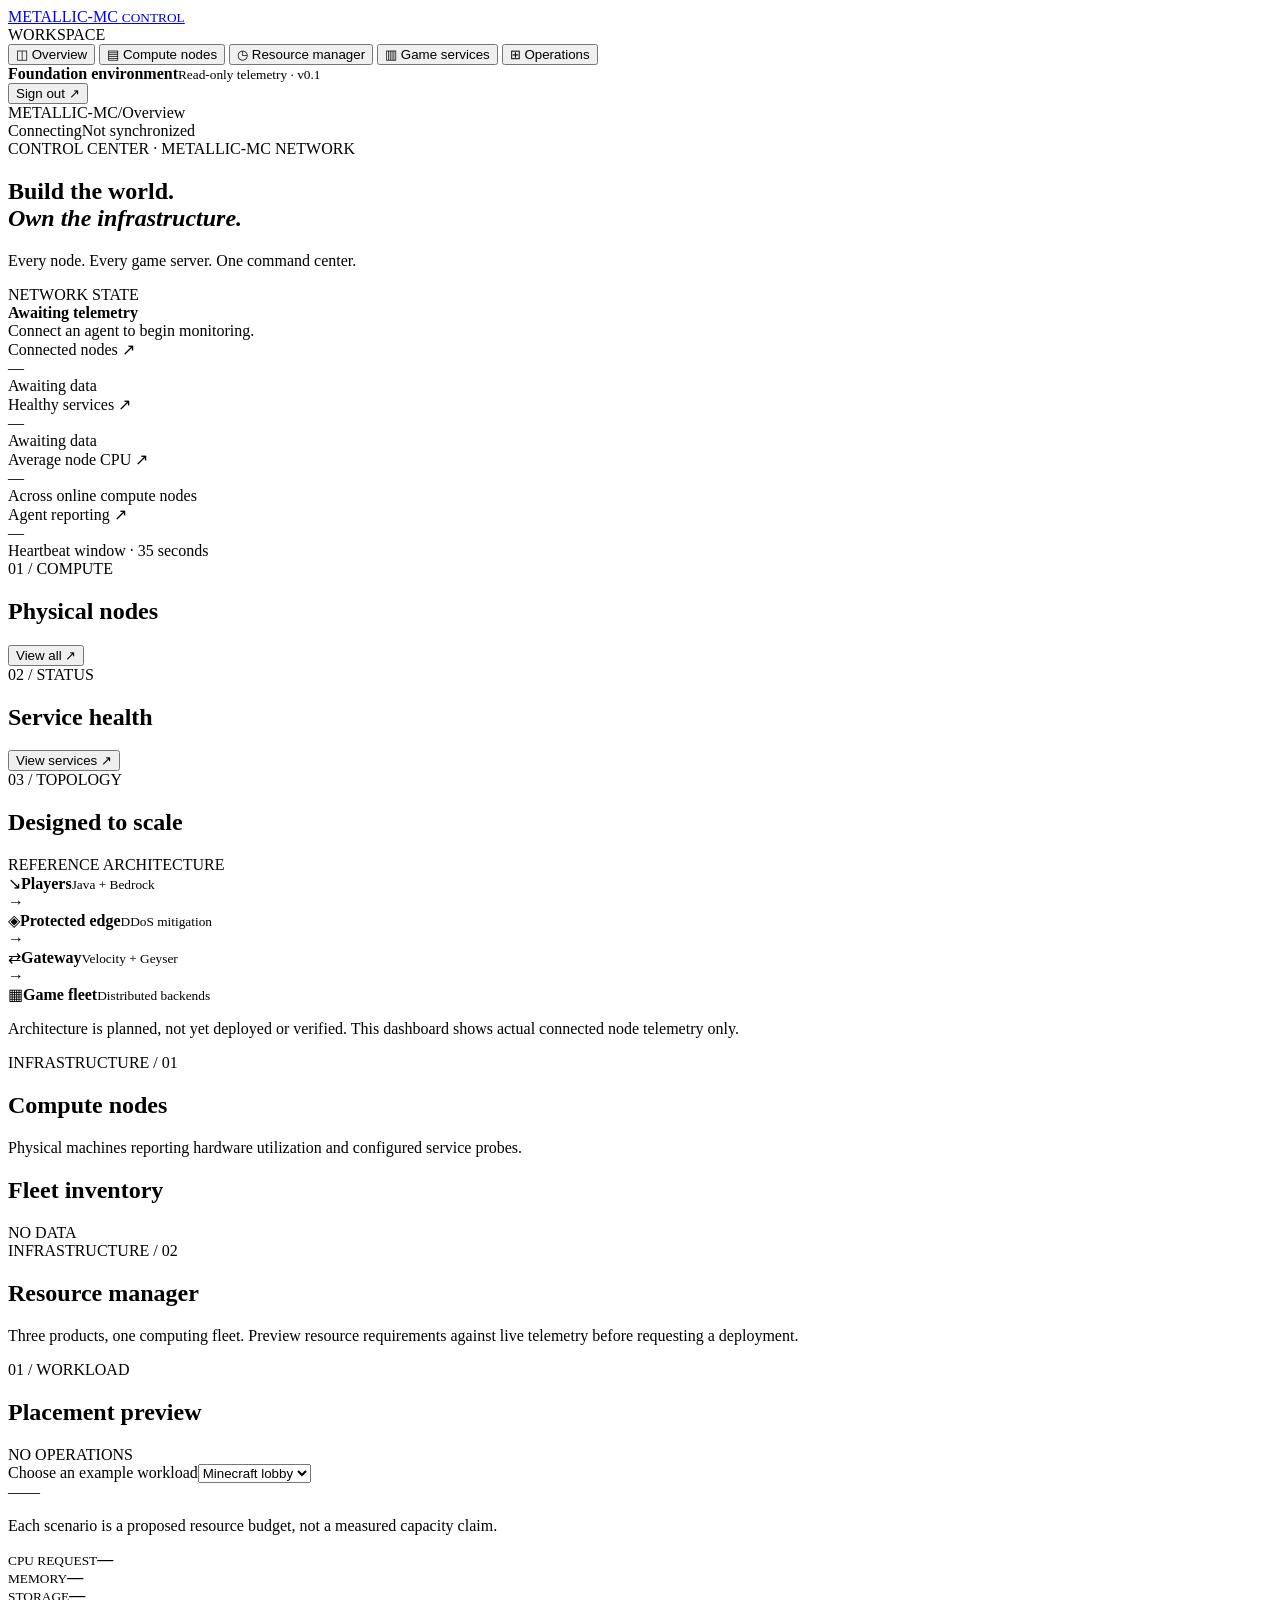
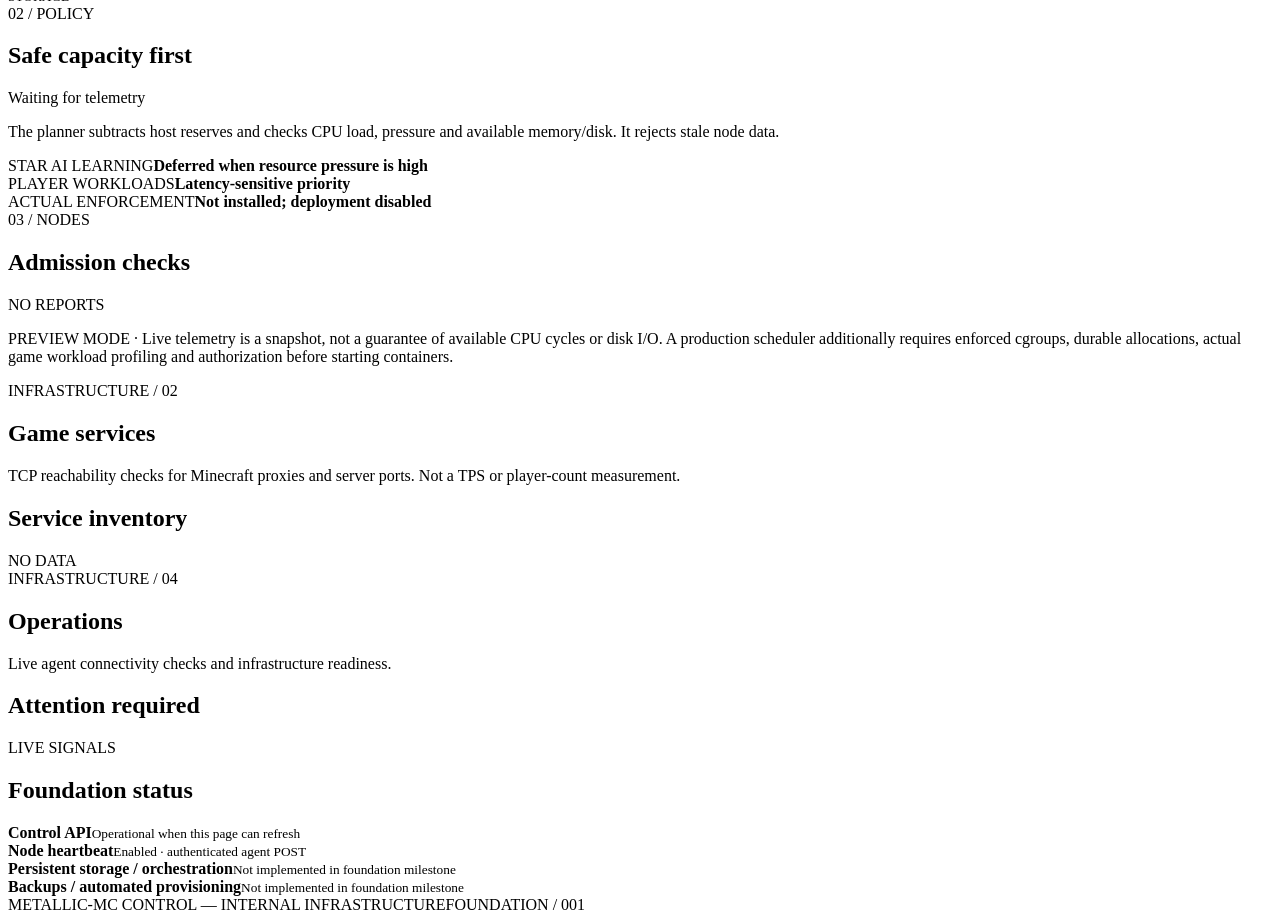
==== commit 42b29636: "Use canonical Metallic project names and current repository links" ====
--- a/internal/control/web/index.html
+++ b/internal/control/web/index.html
@@ -2,12 +2,12 @@
 <html lang="en"><head>
  <meta charset="utf-8"><meta name="viewport" content="width=device-width,initial-scale=1">
  <meta name="theme-color" content="#111315">
- <title>Metallic — Control</title>
+ <title>Metallic-MC — Control</title>
  <link rel="stylesheet" href="/assets/styles.css"><script defer src="/assets/app.js"></script>
 </head><body>
  <div class="shell">
  <aside class="sidebar">
-  <a class="brand" href="/"><span class="mark" aria-hidden="true"><i></i><i></i><i></i></span><span>METALLIC <small>CONTROL</small></span></a>
+  <a class="brand" href="/"><span class="mark" aria-hidden="true"><i></i><i></i><i></i></span><span>METALLIC-MC <small>CONTROL</small></span></a>
   <div class="side-label">WORKSPACE</div>
   <nav class="nav" aria-label="Dashboard navigation">
    <button class="nav-link active" data-nav="overview"><span class="nav-symbol">◫</span> Overview</button>
@@ -19,10 +19,10 @@
   <div class="sidebar-bottom"><div class="sidebar-separator"></div><div class="environment"><span class="env-dot"></span><div><strong>Foundation environment</strong><small>Read-only telemetry · v0.1</small></div></div><form action="/logout" method="post"><button class="signout" type="submit">Sign out <span aria-hidden="true">↗</span></button></form></div>
  </aside>
  <div class="main">
-  <header class="topbar"><div class="crumb"><span>METALLIC</span><span class="slash">/</span><span id="page-label">Overview</span></div><div class="topbar-right"><span class="mini-indicator" id="api-state">Connecting</span><span class="time-label" id="updated-at">Not synchronized</span></div></header>
+  <header class="topbar"><div class="crumb"><span>METALLIC-MC</span><span class="slash">/</span><span id="page-label">Overview</span></div><div class="topbar-right"><span class="mini-indicator" id="api-state">Connecting</span><span class="time-label" id="updated-at">Not synchronized</span></div></header>
   <main id="main-content">
    <section class="pane" data-pane="overview">
-    <div class="intro"><div><div class="eyebrow"><span class="accent-line"></span> CONTROL CENTER <span class="eyebrow-dot">·</span> METALLIC NETWORK</div><h1>Build the world.<br><em>Own the infrastructure.</em></h1><p>Every node. Every game server. One command center.</p></div><div class="intro-right"><div class="small-caption">NETWORK STATE</div><div class="network-state"><span id="network-dot" class="status-dot neutral"></span><strong id="network-state">Awaiting telemetry</strong></div><span class="muted" id="network-detail">Connect an agent to begin monitoring.</span></div></div>
+    <div class="intro"><div><div class="eyebrow"><span class="accent-line"></span> CONTROL CENTER <span class="eyebrow-dot">·</span> METALLIC-MC NETWORK</div><h1>Build the world.<br><em>Own the infrastructure.</em></h1><p>Every node. Every game server. One command center.</p></div><div class="intro-right"><div class="small-caption">NETWORK STATE</div><div class="network-state"><span id="network-dot" class="status-dot neutral"></span><strong id="network-state">Awaiting telemetry</strong></div><span class="muted" id="network-detail">Connect an agent to begin monitoring.</span></div></div>
     <div class="stat-grid">
      <article class="metric"><span class="metric-label">Connected nodes <span>↗</span></span><div class="metric-number" id="node-count">—</div><div class="metric-meta" id="node-meta">Awaiting data</div></article>
      <article class="metric"><span class="metric-label">Healthy services <span>↗</span></span><div class="metric-number" id="service-count">—</div><div class="metric-meta" id="service-meta">Awaiting data</div></article>
@@ -48,7 +48,7 @@
    </section>
    <section class="pane hidden" data-pane="servers"><div class="page-title"><span class="section-index">INFRASTRUCTURE / 02</span><h1>Game services</h1><p>TCP reachability checks for Minecraft proxies and server ports. Not a TPS or player-count measurement.</p></div><div class="panel"><div class="panel-heading"><h2>Service inventory</h2><span id="server-table-count" class="outline-badge">NO DATA</span></div><div id="servers-table" class="node-table"></div></div></section>
    <section class="pane hidden" data-pane="operations"><div class="page-title"><span class="section-index">INFRASTRUCTURE / 04</span><h1>Operations</h1><p>Live agent connectivity checks and infrastructure readiness.</p></div><div class="content-grid"><div class="panel"><div class="panel-heading"><h2>Attention required</h2><span class="outline-badge">LIVE SIGNALS</span></div><div id="operations-list" class="list-stack"></div></div><div class="panel"><div class="panel-heading"><h2>Foundation status</h2></div><div class="operation-item"><strong>Control API</strong><small>Operational when this page can refresh</small></div><div class="operation-item"><strong>Node heartbeat</strong><small>Enabled · authenticated agent POST</small></div><div class="operation-item"><strong>Persistent storage / orchestration</strong><small>Not implemented in foundation milestone</small></div><div class="operation-item"><strong>Backups / automated provisioning</strong><small>Not implemented in foundation milestone</small></div></div></div></section>
-  </main><footer class="footer"><span>METALLIC CONTROL <span class="footer-divider">—</span> INTERNAL INFRASTRUCTURE</span><span>FOUNDATION / 001</span></footer>
+  </main><footer class="footer"><span>METALLIC-MC CONTROL <span class="footer-divider">—</span> INTERNAL INFRASTRUCTURE</span><span>FOUNDATION / 001</span></footer>
  </div>
  </div>
 </body></html>
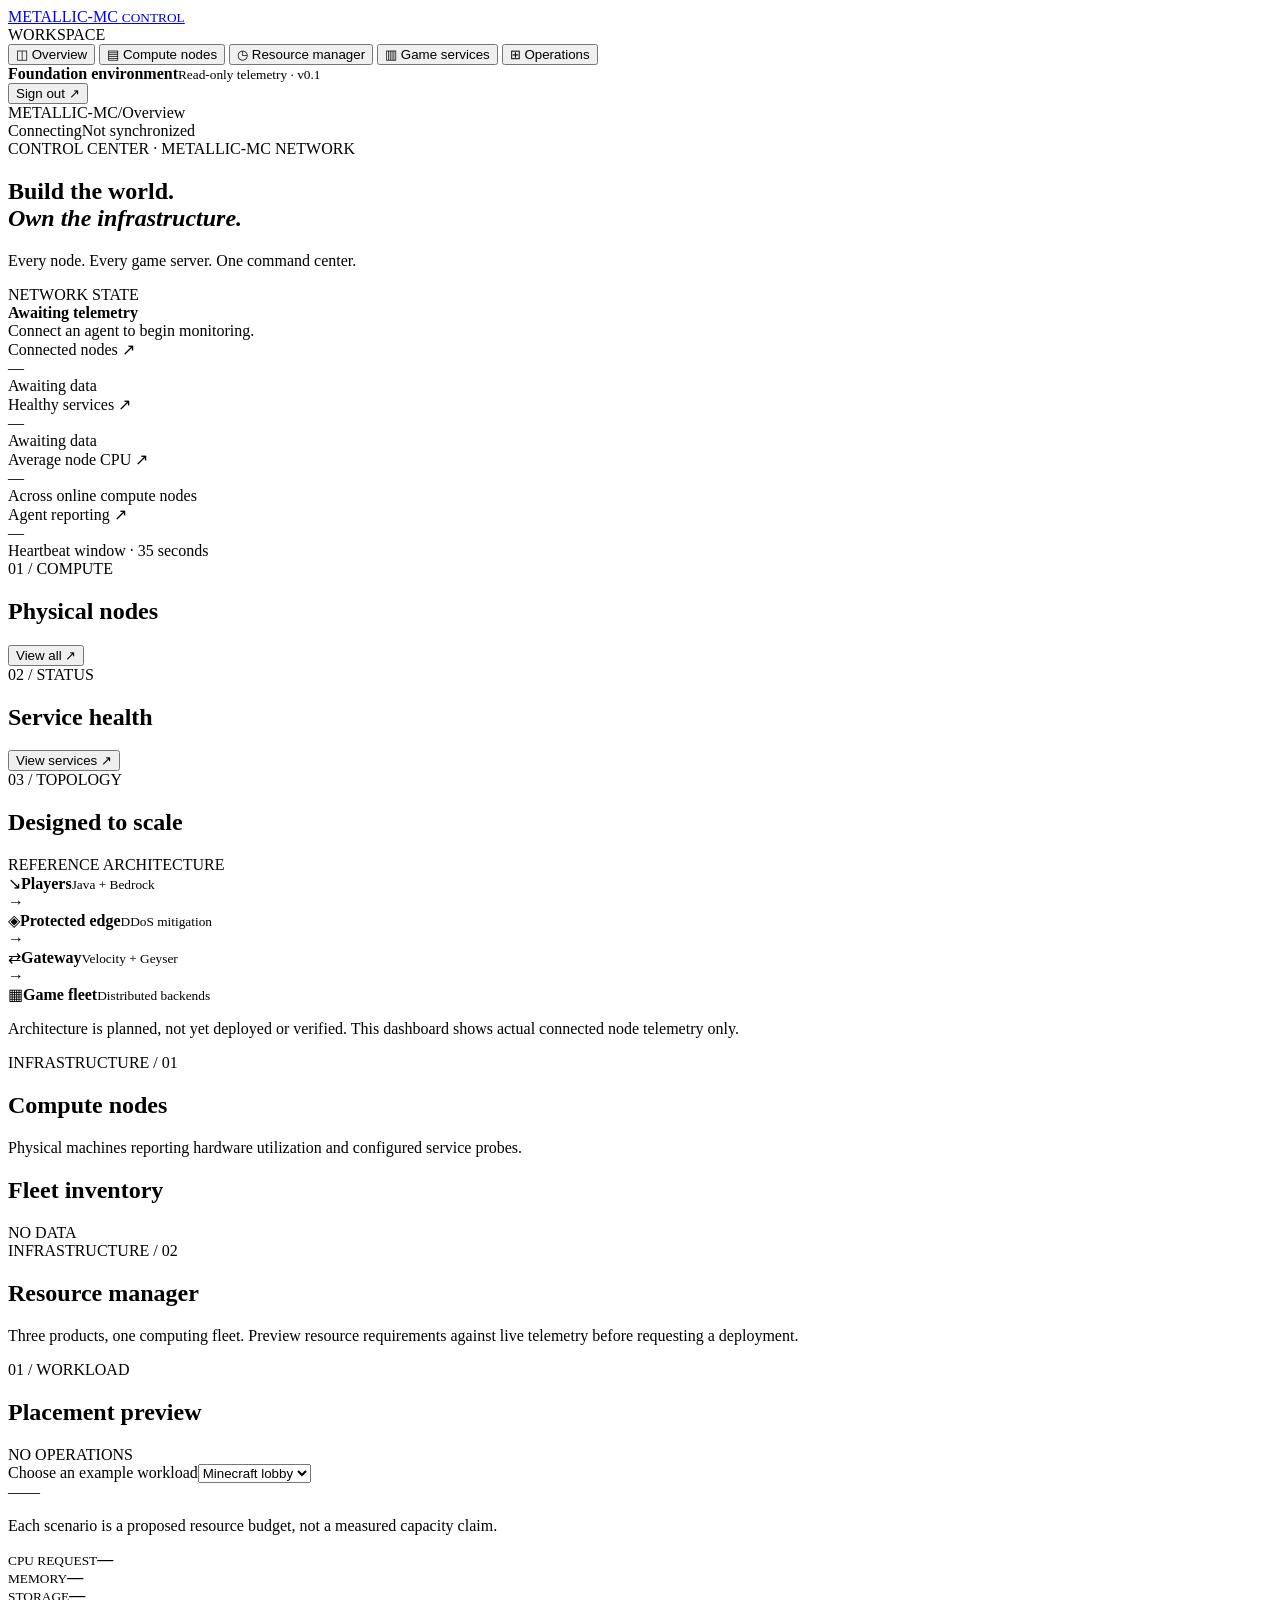
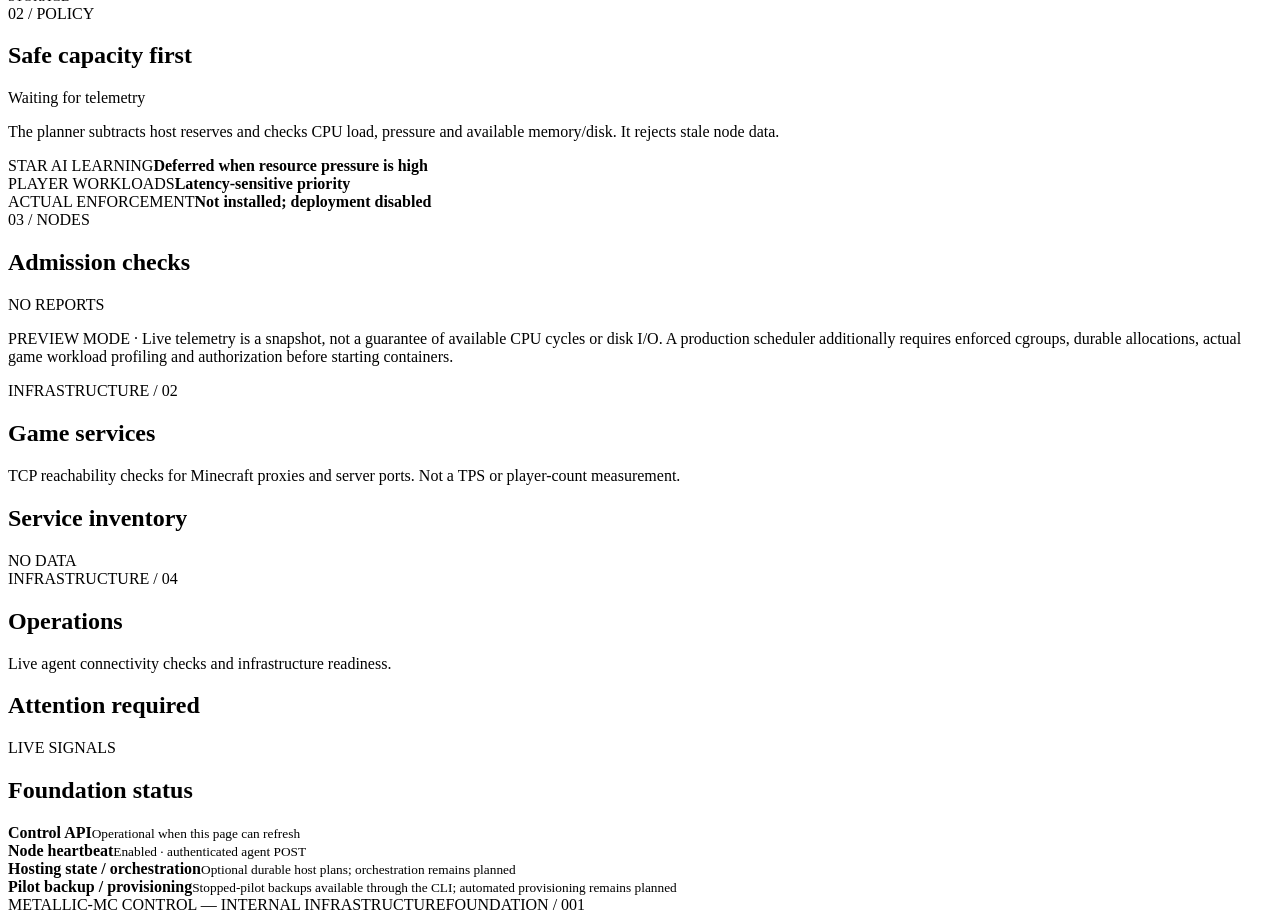
==== commit 4fb769eb: "Finish private pilot tooling and durable Architect recovery Integrate current main without discardin" ====
--- a/internal/control/web/index.html
+++ b/internal/control/web/index.html
@@ -15,6 +15,7 @@
    <button class="nav-link" data-nav="resources"><span class="nav-symbol">◷</span> Resource manager</button>
    <button class="nav-link" data-nav="servers"><span class="nav-symbol">▥</span> Game services</button>
    <button class="nav-link" data-nav="operations"><span class="nav-symbol">⊞</span> Operations</button>
+   <a id="architect-link" class="nav-link" href="/architect" hidden>Architect ↗</a>
   </nav>
   <div class="sidebar-bottom"><div class="sidebar-separator"></div><div class="environment"><span class="env-dot"></span><div><strong>Foundation environment</strong><small>Read-only telemetry · v0.1</small></div></div><form action="/logout" method="post"><button class="signout" type="submit">Sign out <span aria-hidden="true">↗</span></button></form></div>
  </aside>
@@ -47,7 +48,7 @@
     <p class="resource-disclaimer">PREVIEW MODE · Live telemetry is a snapshot, not a guarantee of available CPU cycles or disk I/O. A production scheduler additionally requires enforced cgroups, durable allocations, actual game workload profiling and authorization before starting containers.</p>
    </section>
    <section class="pane hidden" data-pane="servers"><div class="page-title"><span class="section-index">INFRASTRUCTURE / 02</span><h1>Game services</h1><p>TCP reachability checks for Minecraft proxies and server ports. Not a TPS or player-count measurement.</p></div><div class="panel"><div class="panel-heading"><h2>Service inventory</h2><span id="server-table-count" class="outline-badge">NO DATA</span></div><div id="servers-table" class="node-table"></div></div></section>
-   <section class="pane hidden" data-pane="operations"><div class="page-title"><span class="section-index">INFRASTRUCTURE / 04</span><h1>Operations</h1><p>Live agent connectivity checks and infrastructure readiness.</p></div><div class="content-grid"><div class="panel"><div class="panel-heading"><h2>Attention required</h2><span class="outline-badge">LIVE SIGNALS</span></div><div id="operations-list" class="list-stack"></div></div><div class="panel"><div class="panel-heading"><h2>Foundation status</h2></div><div class="operation-item"><strong>Control API</strong><small>Operational when this page can refresh</small></div><div class="operation-item"><strong>Node heartbeat</strong><small>Enabled · authenticated agent POST</small></div><div class="operation-item"><strong>Persistent storage / orchestration</strong><small>Not implemented in foundation milestone</small></div><div class="operation-item"><strong>Backups / automated provisioning</strong><small>Not implemented in foundation milestone</small></div></div></div></section>
+   <section class="pane hidden" data-pane="operations"><div class="page-title"><span class="section-index">INFRASTRUCTURE / 04</span><h1>Operations</h1><p>Live agent connectivity checks and infrastructure readiness.</p></div><div class="content-grid"><div class="panel"><div class="panel-heading"><h2>Attention required</h2><span class="outline-badge">LIVE SIGNALS</span></div><div id="operations-list" class="list-stack"></div></div><div class="panel"><div class="panel-heading"><h2>Foundation status</h2></div><div class="operation-item"><strong>Control API</strong><small>Operational when this page can refresh</small></div><div class="operation-item"><strong>Node heartbeat</strong><small>Enabled · authenticated agent POST</small></div><div class="operation-item"><strong>Hosting state / orchestration</strong><small>Optional durable host plans; orchestration remains planned</small></div><div class="operation-item"><strong>Pilot backup / provisioning</strong><small>Stopped-pilot backups available through the CLI; automated provisioning remains planned</small></div></div></div></section>
   </main><footer class="footer"><span>METALLIC-MC CONTROL <span class="footer-divider">—</span> INTERNAL INFRASTRUCTURE</span><span>FOUNDATION / 001</span></footer>
  </div>
  </div>
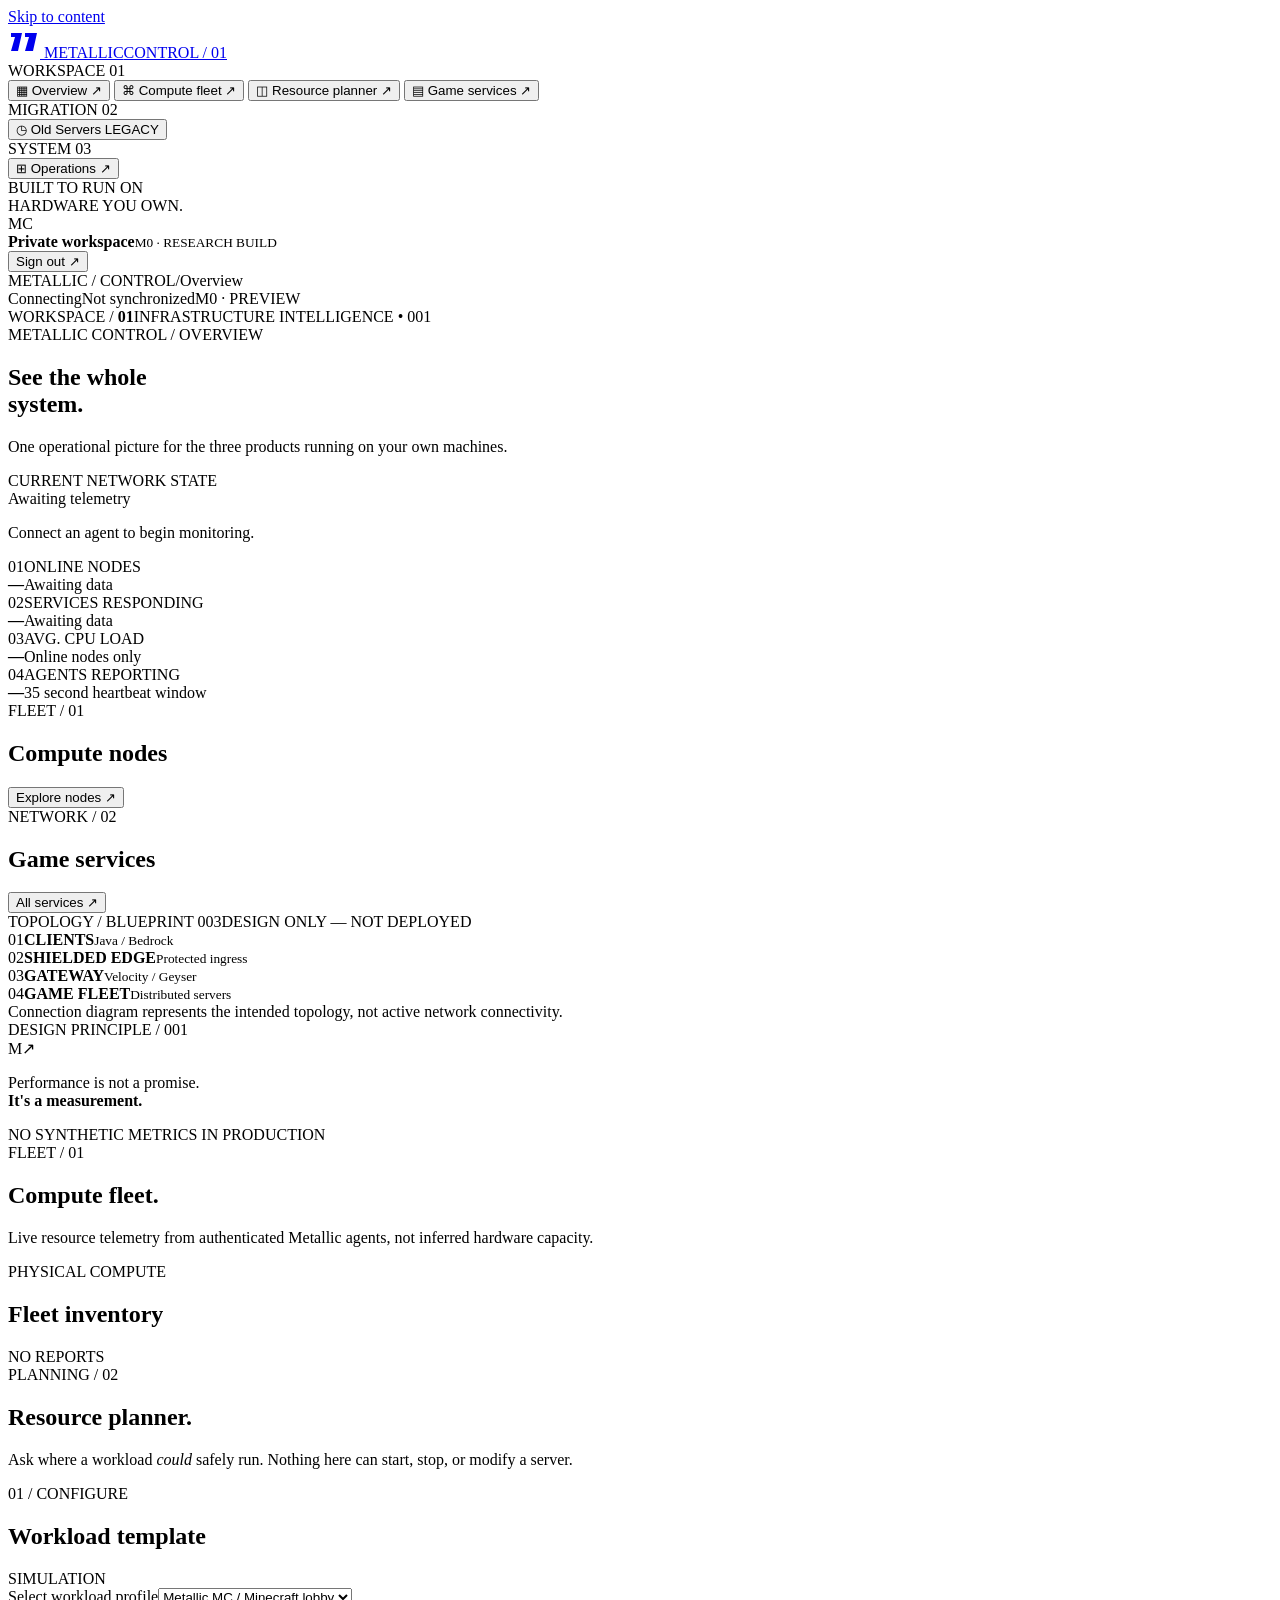
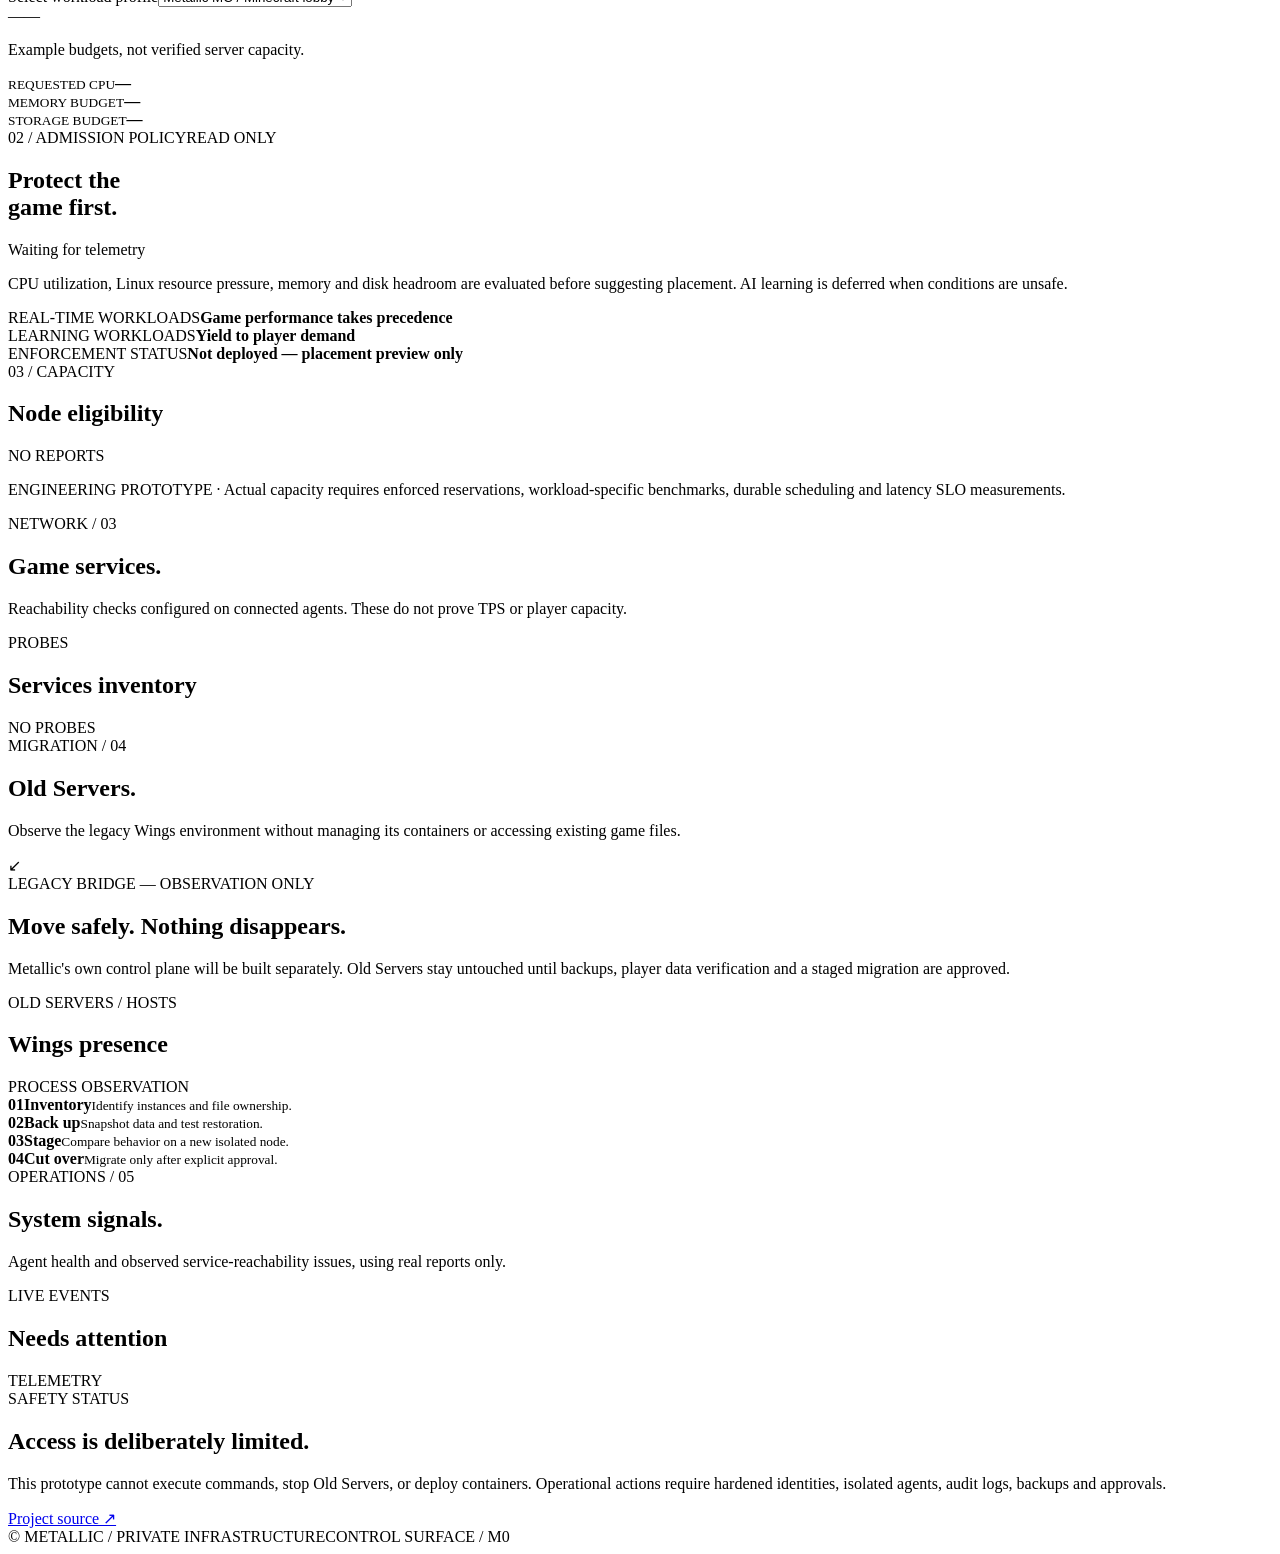
==== commit 403020f0: "Merge f23fc0f1713b642adbe1039af3366ff91eacb3f2 into 03bf8dfa50606b5b64ef959fcb7afd0b631cf7d5" ====
--- a/internal/control/web/index.html
+++ b/internal/control/web/index.html
@@ -1,55 +1,84 @@
 <!doctype html>
-<html lang="en"><head>
- <meta charset="utf-8"><meta name="viewport" content="width=device-width,initial-scale=1">
- <meta name="theme-color" content="#111315">
- <title>Metallic-MC — Control</title>
- <link rel="stylesheet" href="/assets/styles.css"><script defer src="/assets/app.js"></script>
-</head><body>
- <div class="shell">
- <aside class="sidebar">
-  <a class="brand" href="/"><span class="mark" aria-hidden="true"><i></i><i></i><i></i></span><span>METALLIC-MC <small>CONTROL</small></span></a>
-  <div class="side-label">WORKSPACE</div>
-  <nav class="nav" aria-label="Dashboard navigation">
-   <button class="nav-link active" data-nav="overview"><span class="nav-symbol">◫</span> Overview</button>
-   <button class="nav-link" data-nav="nodes"><span class="nav-symbol">▤</span> Compute nodes</button>
-   <button class="nav-link" data-nav="resources"><span class="nav-symbol">◷</span> Resource manager</button>
-   <button class="nav-link" data-nav="servers"><span class="nav-symbol">▥</span> Game services</button>
-   <button class="nav-link" data-nav="operations"><span class="nav-symbol">⊞</span> Operations</button>
-   <a id="architect-link" class="nav-link" href="/architect" hidden>Architect ↗</a>
-  </nav>
-  <div class="sidebar-bottom"><div class="sidebar-separator"></div><div class="environment"><span class="env-dot"></span><div><strong>Foundation environment</strong><small>Read-only telemetry · v0.1</small></div></div><form action="/logout" method="post"><button class="signout" type="submit">Sign out <span aria-hidden="true">↗</span></button></form></div>
- </aside>
- <div class="main">
-  <header class="topbar"><div class="crumb"><span>METALLIC-MC</span><span class="slash">/</span><span id="page-label">Overview</span></div><div class="topbar-right"><span class="mini-indicator" id="api-state">Connecting</span><span class="time-label" id="updated-at">Not synchronized</span></div></header>
-  <main id="main-content">
-   <section class="pane" data-pane="overview">
-    <div class="intro"><div><div class="eyebrow"><span class="accent-line"></span> CONTROL CENTER <span class="eyebrow-dot">·</span> METALLIC-MC NETWORK</div><h1>Build the world.<br><em>Own the infrastructure.</em></h1><p>Every node. Every game server. One command center.</p></div><div class="intro-right"><div class="small-caption">NETWORK STATE</div><div class="network-state"><span id="network-dot" class="status-dot neutral"></span><strong id="network-state">Awaiting telemetry</strong></div><span class="muted" id="network-detail">Connect an agent to begin monitoring.</span></div></div>
-    <div class="stat-grid">
-     <article class="metric"><span class="metric-label">Connected nodes <span>↗</span></span><div class="metric-number" id="node-count">—</div><div class="metric-meta" id="node-meta">Awaiting data</div></article>
-     <article class="metric"><span class="metric-label">Healthy services <span>↗</span></span><div class="metric-number" id="service-count">—</div><div class="metric-meta" id="service-meta">Awaiting data</div></article>
-     <article class="metric"><span class="metric-label">Average node CPU <span>↗</span></span><div class="metric-number" id="cpu-average">—</div><div class="metric-meta">Across online compute nodes</div></article>
-     <article class="metric"><span class="metric-label">Agent reporting <span>↗</span></span><div class="metric-number" id="agent-count">—</div><div class="metric-meta">Heartbeat window · 35 seconds</div></article>
+<html lang="en">
+<head>
+  <meta charset="utf-8">
+  <meta name="viewport" content="width=device-width,initial-scale=1">
+  <meta name="theme-color" content="#15191b">
+  <meta name="description" content="Metallic Control — private, read-only fleet operations console.">
+  <title>Overview · Metallic Control</title>
+  <link rel="stylesheet" href="/assets/styles.css">
+  <script defer src="/assets/app.js"></script>
+</head>
+<body>
+  <a href="#main-content" class="skip-link">Skip to content</a>
+  <div class="shell">
+    <aside class="sidebar" aria-label="Primary navigation">
+      <a class="brand" href="/" aria-label="Metallic Control home">
+        <svg class="brand-mark" width="32" height="32" viewBox="0 0 32 32" fill="none" aria-hidden="true"><path d="M3 7H14L10 25H3L7 11H3V7Z" fill="currentColor"/><path d="M17 7H29L25 25H17L21 11H17V7Z" fill="currentColor"/></svg>
+        <span class="brand-type">METALLIC<span>CONTROL / 01</span></span>
+      </a>
+      <div class="nav-group-label">WORKSPACE <span>01</span></div>
+      <nav class="nav" aria-label="Dashboard sections">
+        <button type="button" class="nav-link active" data-nav="overview" aria-current="page"><span class="nav-symbol" aria-hidden="true">▦</span> Overview <span class="nav-arrow" aria-hidden="true">↗</span></button>
+        <button type="button" class="nav-link" data-nav="nodes"><span class="nav-symbol" aria-hidden="true">⌘</span> Compute fleet <span class="nav-arrow" aria-hidden="true">↗</span></button>
+        <button type="button" class="nav-link" data-nav="resources"><span class="nav-symbol" aria-hidden="true">◫</span> Resource planner <span class="nav-arrow" aria-hidden="true">↗</span></button>
+        <button type="button" class="nav-link" data-nav="servers"><span class="nav-symbol" aria-hidden="true">▤</span> Game services <span class="nav-arrow" aria-hidden="true">↗</span></button>
+      </nav>
+      <div class="nav-group-label nav-group-spaced">MIGRATION <span>02</span></div>
+      <nav class="nav" aria-label="Legacy migration">
+        <button type="button" class="nav-link" data-nav="legacy"><span class="nav-symbol" aria-hidden="true">◷</span> Old Servers <span class="legacy-tiny">LEGACY</span></button>
+      </nav>
+      <div class="nav-group-label nav-group-spaced">SYSTEM <span>03</span></div>
+      <nav class="nav" aria-label="System operations">
+        <button type="button" class="nav-link" data-nav="operations"><span class="nav-symbol" aria-hidden="true">⊞</span> Operations <span class="nav-arrow" aria-hidden="true">↗</span></button>
+      </nav>
+      <div class="sidebar-bottom">
+        <div class="sidebar-hardware"><div class="hardware-rules" aria-hidden="true"><span></span><span></span><span></span><span></span><span></span><span></span><span></span></div><span>BUILT TO RUN ON<br>HARDWARE YOU OWN.</span></div>
+        <div class="side-profile"><span class="profile-square">MC</span><div><strong>Private workspace</strong><small>M0 · RESEARCH BUILD</small></div></div>
+        <form method="post" action="/logout"><button type="submit" class="signout">Sign out <span aria-hidden="true">↗</span></button></form>
+      </div>
+    </aside>
+    <div class="main">
+      <header class="topbar">
+        <div class="crumb"><span class="crumb-product">METALLIC / CONTROL</span><span class="slash">/</span><span id="page-label">Overview</span></div>
+        <div class="topbar-right"><span class="mini-indicator" id="api-state" role="status">Connecting</span><span class="time-label" id="updated-at">Not synchronized</span><span class="preview-label">M0 · PREVIEW</span></div>
+      </header>
+      <main id="main-content">
+        <section class="pane" data-pane="overview">
+          <div class="section-topline"><span class="chapter-label">WORKSPACE / <b>01</b></span><span class="view-id">INFRASTRUCTURE INTELLIGENCE <span class="view-dot">•</span> 001</span></div>
+          <div class="page-hero"><div><span class="eyebrow">METALLIC CONTROL <span class="slash">/</span> OVERVIEW</span><h1>See the whole<br><span>system.</span></h1><p class="hero-sub">One operational picture for the three products running on your own machines.</p></div><div class="hero-aside"><span class="hero-aside-label">CURRENT NETWORK STATE</span><div class="hero-state"><span id="network-dot" class="status-dot neutral"></span><span id="network-state">Awaiting telemetry</span></div><p id="network-detail">Connect an agent to begin monitoring.</p></div></div>
+          <div class="metric-strip">
+            <article class="metric"><div class="metric-head"><span class="metric-num">01</span><span class="metric-label">ONLINE NODES</span></div><strong class="metric-number" id="node-count">—</strong><span class="metric-meta" id="node-meta">Awaiting data</span></article>
+            <article class="metric"><div class="metric-head"><span class="metric-num">02</span><span class="metric-label">SERVICES RESPONDING</span></div><strong class="metric-number" id="service-count">—</strong><span class="metric-meta" id="service-meta">Awaiting data</span></article>
+            <article class="metric"><div class="metric-head"><span class="metric-num">03</span><span class="metric-label">AVG. CPU LOAD</span></div><strong class="metric-number" id="cpu-average">—</strong><span class="metric-meta">Online nodes only</span></article>
+            <article class="metric"><div class="metric-head"><span class="metric-num">04</span><span class="metric-label">AGENTS REPORTING</span></div><strong class="metric-number" id="agent-count">—</strong><span class="metric-meta">35 second heartbeat window</span></article>
+          </div>
+          <div class="content-grid">
+            <section class="panel"><div class="panel-heading"><div><span class="section-index">FLEET / 01</span><h2>Compute nodes</h2></div><button class="text-link" type="button" data-target="nodes">Explore nodes <span aria-hidden="true">↗</span></button></div><div id="overview-nodes" class="list-stack"></div></section>
+            <section class="panel"><div class="panel-heading"><div><span class="section-index">NETWORK / 02</span><h2>Game services</h2></div><button class="text-link" type="button" data-target="servers">All services <span aria-hidden="true">↗</span></button></div><div id="overview-services" class="list-stack"></div></section>
+          </div>
+          <div class="overview-bottom">
+            <section class="blueprint"><div class="blueprint-head"><span>TOPOLOGY / BLUEPRINT 003</span><span>DESIGN ONLY — NOT DEPLOYED</span></div><div class="blueprint-flow"><div class="blueprint-station"><span class="station-index">01</span><strong>CLIENTS</strong><small>Java / Bedrock</small></div><div class="station-path" aria-hidden="true"></div><div class="blueprint-station"><span class="station-index">02</span><strong>SHIELDED EDGE</strong><small>Protected ingress</small></div><div class="station-path" aria-hidden="true"></div><div class="blueprint-station"><span class="station-index">03</span><strong>GATEWAY</strong><small>Velocity / Geyser</small></div><div class="station-path" aria-hidden="true"></div><div class="blueprint-station active-station"><span class="station-index">04</span><strong>GAME FLEET</strong><small>Distributed servers</small></div></div><div class="blueprint-foot">Connection diagram represents the intended topology, not active network connectivity.</div></section>
+            <aside class="principle"><span class="section-index">DESIGN PRINCIPLE / 001</span><div class="principle-glyph" aria-hidden="true">M<span>↗</span></div><p>Performance is not a promise.<br><strong>It's a measurement.</strong></p><span>NO SYNTHETIC METRICS IN PRODUCTION</span></aside>
+          </div>
+        </section>
+
+        <section class="pane hidden" data-pane="nodes"><div class="page-title"><span class="section-index">FLEET / 01</span><h1>Compute fleet<span class="title-period">.</span></h1><p>Live resource telemetry from authenticated Metallic agents, not inferred hardware capacity.</p></div><section class="panel"><div class="panel-heading"><div><span class="section-index">PHYSICAL COMPUTE</span><h2>Fleet inventory</h2></div><span id="node-table-count" class="outline-badge">NO REPORTS</span></div><div id="nodes-table" class="node-table"></div></section></section>
+
+        <section class="pane hidden" data-pane="resources"><div class="page-title"><span class="section-index">PLANNING / 02</span><h1>Resource planner<span class="title-period">.</span></h1><p>Ask where a workload <em>could</em> safely run. Nothing here can start, stop, or modify a server.</p></div>
+          <div class="resource-grid"><section class="panel resource-selector-panel"><div class="panel-heading"><div><span class="section-index">01 / CONFIGURE</span><h2>Workload template</h2></div><span class="outline-badge">SIMULATION</span></div><div class="resource-selector-inner"><label class="resource-label" for="resource-profile">Select workload profile</label><select id="resource-profile" class="resource-select"><option value="mc-lobby">Metallic MC / Minecraft lobby</option></select><div class="resource-profile-meta"><span id="resource-project" class="outline-badge">—</span><span id="resource-class" class="outline-badge">—</span></div><p id="resource-description" class="resource-description">Example budgets, not verified server capacity.</p><div class="resource-metrics"><div><small>REQUESTED CPU</small><strong id="resource-cpu">—</strong></div><div><small>MEMORY BUDGET</small><strong id="resource-memory">—</strong></div><div><small>STORAGE BUDGET</small><strong id="resource-disk">—</strong></div></div></div></section>
+          <section class="policy-panel"><div class="policy-topline"><span>02 / ADMISSION POLICY</span><span>READ ONLY</span></div><h2>Protect the<br>game first<span>.</span></h2><div class="policy-indicator"><span class="status-dot neutral"></span><span id="resource-state">Waiting for telemetry</span></div><p>CPU utilization, Linux resource pressure, memory and disk headroom are evaluated before suggesting placement. AI learning is deferred when conditions are unsafe.</p><div class="policy-detail"><span>REAL-TIME WORKLOADS</span><strong>Game performance takes precedence</strong></div><div class="policy-detail"><span>LEARNING WORKLOADS</span><strong>Yield to player demand</strong></div><div class="policy-detail"><span>ENFORCEMENT STATUS</span><strong>Not deployed — placement preview only</strong></div></section></div>
+          <section class="panel resource-node-panel"><div class="panel-heading"><div><span class="section-index">03 / CAPACITY</span><h2>Node eligibility</h2></div><span id="resource-node-count" class="outline-badge">NO REPORTS</span></div><div id="resource-candidates" class="node-table"></div></section><p class="resource-disclaimer">ENGINEERING PROTOTYPE · Actual capacity requires enforced reservations, workload-specific benchmarks, durable scheduling and latency SLO measurements.</p>
+        </section>
+
+        <section class="pane hidden" data-pane="servers"><div class="page-title"><span class="section-index">NETWORK / 03</span><h1>Game services<span class="title-period">.</span></h1><p>Reachability checks configured on connected agents. These do not prove TPS or player capacity.</p></div><section class="panel"><div class="panel-heading"><div><span class="section-index">PROBES</span><h2>Services inventory</h2></div><span id="server-table-count" class="outline-badge">NO PROBES</span></div><div id="servers-table" class="node-table"></div></section></section>
+
+        <section class="pane hidden" data-pane="legacy"><div class="page-title"><span class="section-index">MIGRATION / 04</span><h1>Old Servers<span class="title-period">.</span></h1><p>Observe the legacy Wings environment without managing its containers or accessing existing game files.</p></div><div class="legacy-intro"><div class="legacy-intro-icon" aria-hidden="true">↙</div><div><span class="section-index">LEGACY BRIDGE — OBSERVATION ONLY</span><h2>Move safely. Nothing disappears.</h2><p>Metallic's own control plane will be built separately. Old Servers stay untouched until backups, player data verification and a staged migration are approved.</p></div></div><section class="panel"><div class="panel-heading"><div><span class="section-index">OLD SERVERS / HOSTS</span><h2>Wings presence</h2></div><span class="outline-badge">PROCESS OBSERVATION</span></div><div id="legacy-nodes" class="node-table"></div></section><div class="migration-steps" aria-label="Safe migration steps"><div><b>01</b><strong>Inventory</strong><small>Identify instances and file ownership.</small></div><div><b>02</b><strong>Back up</strong><small>Snapshot data and test restoration.</small></div><div><b>03</b><strong>Stage</strong><small>Compare behavior on a new isolated node.</small></div><div><b>04</b><strong>Cut over</strong><small>Migrate only after explicit approval.</small></div></div></section>
+
+        <section class="pane hidden" data-pane="operations"><div class="page-title"><span class="section-index">OPERATIONS / 05</span><h1>System signals<span class="title-period">.</span></h1><p>Agent health and observed service-reachability issues, using real reports only.</p></div><div class="operations-grid"><section class="panel"><div class="panel-heading"><div><span class="section-index">LIVE EVENTS</span><h2>Needs attention</h2></div><span class="outline-badge">TELEMETRY</span></div><div id="operations-list" class="list-stack"></div></section><aside class="operations-notice"><span class="section-index">SAFETY STATUS</span><h2>Access is deliberately limited.</h2><p>This prototype cannot execute commands, stop Old Servers, or deploy containers. Operational actions require hardened identities, isolated agents, audit logs, backups and approvals.</p><a href="https://github.com/oncoursemail/metallic-mc/blob/main/README.md" rel="noopener noreferrer" target="_blank">Project source ↗</a></aside></div></section>
+      </main>
+      <footer class="footer"><span>© METALLIC <span class="footer-divider">/</span> PRIVATE INFRASTRUCTURE</span><span>CONTROL SURFACE <span class="footer-divider">/</span> M0</span></footer>
     </div>
-    <div class="content-grid"><section class="panel"><div class="panel-heading"><div><span class="section-index">01 / COMPUTE</span><h2>Physical nodes</h2></div><button class="text-link" data-target="nodes">View all <span>↗</span></button></div><div id="overview-nodes" class="list-stack"></div></section><section class="panel"><div class="panel-heading"><div><span class="section-index">02 / STATUS</span><h2>Service health</h2></div><button class="text-link" data-target="servers">View services <span>↗</span></button></div><div id="overview-services" class="list-stack"></div></section></div>
-    <section class="panel architecture"><div class="panel-heading"><div><span class="section-index">03 / TOPOLOGY</span><h2>Designed to scale</h2></div><span class="outline-badge">REFERENCE ARCHITECTURE</span></div><div class="architecture-flow"><div class="flow-box"><span class="flow-icon">↘</span><strong>Players</strong><small>Java + Bedrock</small></div><div class="flow-arrow">→</div><div class="flow-box"><span class="flow-icon">◈</span><strong>Protected edge</strong><small>DDoS mitigation</small></div><div class="flow-arrow">→</div><div class="flow-box"><span class="flow-icon">⇄</span><strong>Gateway</strong><small>Velocity + Geyser</small></div><div class="flow-arrow">→</div><div class="flow-box highlight"><span class="flow-icon">▦</span><strong>Game fleet</strong><small>Distributed backends</small></div></div><p class="flow-note">Architecture is planned, not yet deployed or verified. This dashboard shows actual connected node telemetry only.</p></section>
-   </section>
-   <section class="pane hidden" data-pane="nodes"><div class="page-title"><span class="section-index">INFRASTRUCTURE / 01</span><h1>Compute nodes</h1><p>Physical machines reporting hardware utilization and configured service probes.</p></div><div class="panel"><div class="panel-heading"><h2>Fleet inventory</h2><span id="node-table-count" class="outline-badge">NO DATA</span></div><div id="nodes-table" class="node-table"></div></div></section>
-   <section class="pane hidden" data-pane="resources">
-    <div class="page-title"><span class="section-index">INFRASTRUCTURE / 02</span><h1>Resource manager</h1><p>Three products, one computing fleet. Preview resource requirements against live telemetry before requesting a deployment.</p></div>
-    <div class="resource-grid">
-     <section class="panel resource-selector-panel">
-      <div class="panel-heading"><div><span class="section-index">01 / WORKLOAD</span><h2>Placement preview</h2></div><span class="outline-badge">NO OPERATIONS</span></div>
-      <div class="resource-selector-inner"><label class="resource-label" for="resource-profile">Choose an example workload</label><select id="resource-profile" class="resource-select" aria-label="Workload template"><option value="mc-lobby">Minecraft lobby</option></select><div class="resource-profile-meta"><span id="resource-project" class="outline-badge">—</span><span id="resource-class" class="outline-badge">—</span></div><p id="resource-description" class="resource-description">Each scenario is a proposed resource budget, not a measured capacity claim.</p>
-       <div class="resource-metrics"><div><small>CPU REQUEST</small><strong id="resource-cpu">—</strong></div><div><small>MEMORY</small><strong id="resource-memory">—</strong></div><div><small>STORAGE</small><strong id="resource-disk">—</strong></div></div></div>
-     </section>
-     <section class="panel resource-policy-panel"><div class="panel-heading"><div><span class="section-index">02 / POLICY</span><h2>Safe capacity first</h2></div></div><div class="policy-content"><div class="policy-indicator"><span class="status-dot neutral"></span><span id="resource-state">Waiting for telemetry</span></div><p>The planner subtracts host reserves and checks CPU load, pressure and available memory/disk. It rejects stale node data.</p><div class="policy-detail"><span>STAR AI LEARNING</span><strong>Deferred when resource pressure is high</strong></div><div class="policy-detail"><span>PLAYER WORKLOADS</span><strong>Latency-sensitive priority</strong></div><div class="policy-detail"><span>ACTUAL ENFORCEMENT</span><strong>Not installed; deployment disabled</strong></div></div></section>
-    </div>
-    <section class="panel resource-node-panel"><div class="panel-heading"><div><span class="section-index">03 / NODES</span><h2>Admission checks</h2></div><span id="resource-node-count" class="outline-badge">NO REPORTS</span></div><div id="resource-candidates" class="node-table"></div></section>
-    <p class="resource-disclaimer">PREVIEW MODE · Live telemetry is a snapshot, not a guarantee of available CPU cycles or disk I/O. A production scheduler additionally requires enforced cgroups, durable allocations, actual game workload profiling and authorization before starting containers.</p>
-   </section>
-   <section class="pane hidden" data-pane="servers"><div class="page-title"><span class="section-index">INFRASTRUCTURE / 02</span><h1>Game services</h1><p>TCP reachability checks for Minecraft proxies and server ports. Not a TPS or player-count measurement.</p></div><div class="panel"><div class="panel-heading"><h2>Service inventory</h2><span id="server-table-count" class="outline-badge">NO DATA</span></div><div id="servers-table" class="node-table"></div></div></section>
-   <section class="pane hidden" data-pane="operations"><div class="page-title"><span class="section-index">INFRASTRUCTURE / 04</span><h1>Operations</h1><p>Live agent connectivity checks and infrastructure readiness.</p></div><div class="content-grid"><div class="panel"><div class="panel-heading"><h2>Attention required</h2><span class="outline-badge">LIVE SIGNALS</span></div><div id="operations-list" class="list-stack"></div></div><div class="panel"><div class="panel-heading"><h2>Foundation status</h2></div><div class="operation-item"><strong>Control API</strong><small>Operational when this page can refresh</small></div><div class="operation-item"><strong>Node heartbeat</strong><small>Enabled · authenticated agent POST</small></div><div class="operation-item"><strong>Hosting state / orchestration</strong><small>Optional durable host plans; orchestration remains planned</small></div><div class="operation-item"><strong>Pilot backup / provisioning</strong><small>Stopped-pilot backups available through the CLI; automated provisioning remains planned</small></div></div></div></section>
-  </main><footer class="footer"><span>METALLIC-MC CONTROL <span class="footer-divider">—</span> INTERNAL INFRASTRUCTURE</span><span>FOUNDATION / 001</span></footer>
- </div>
- </div>
-</body></html>
+  </div>
+</body>
+</html>
